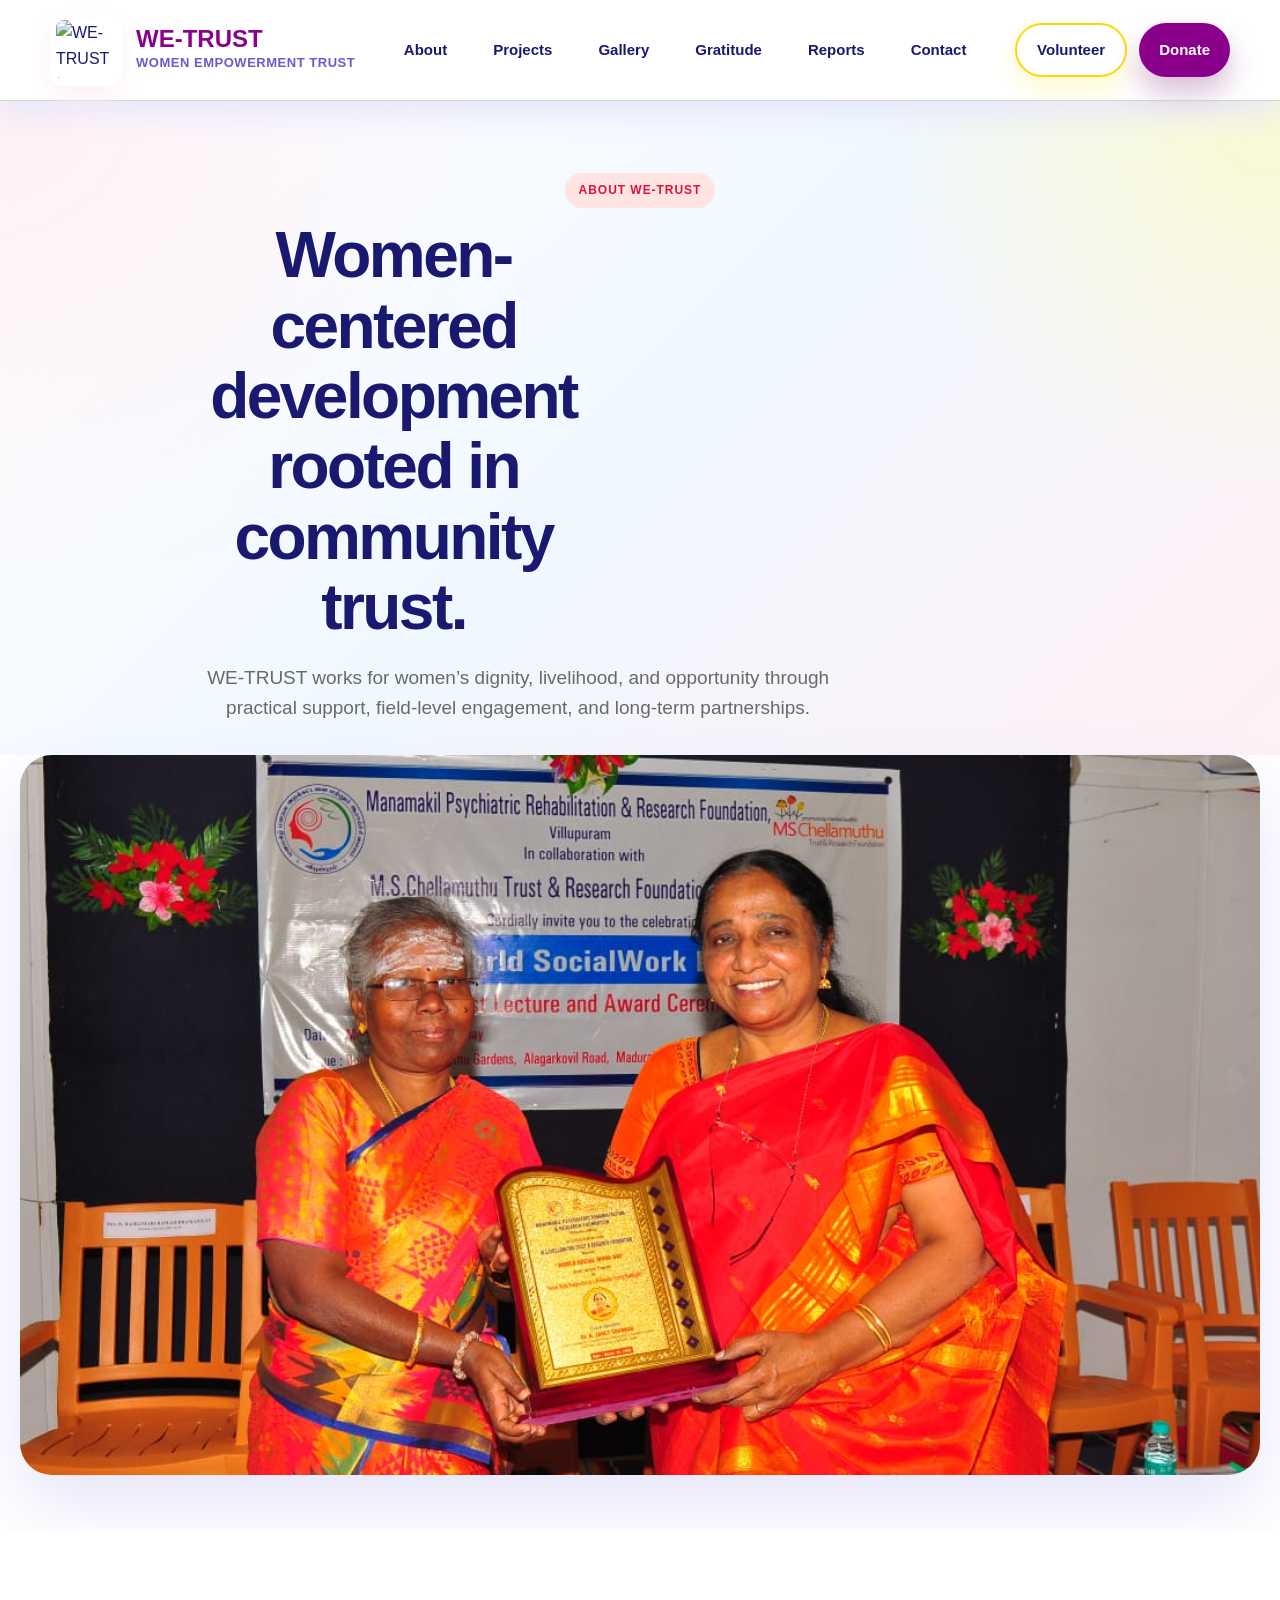
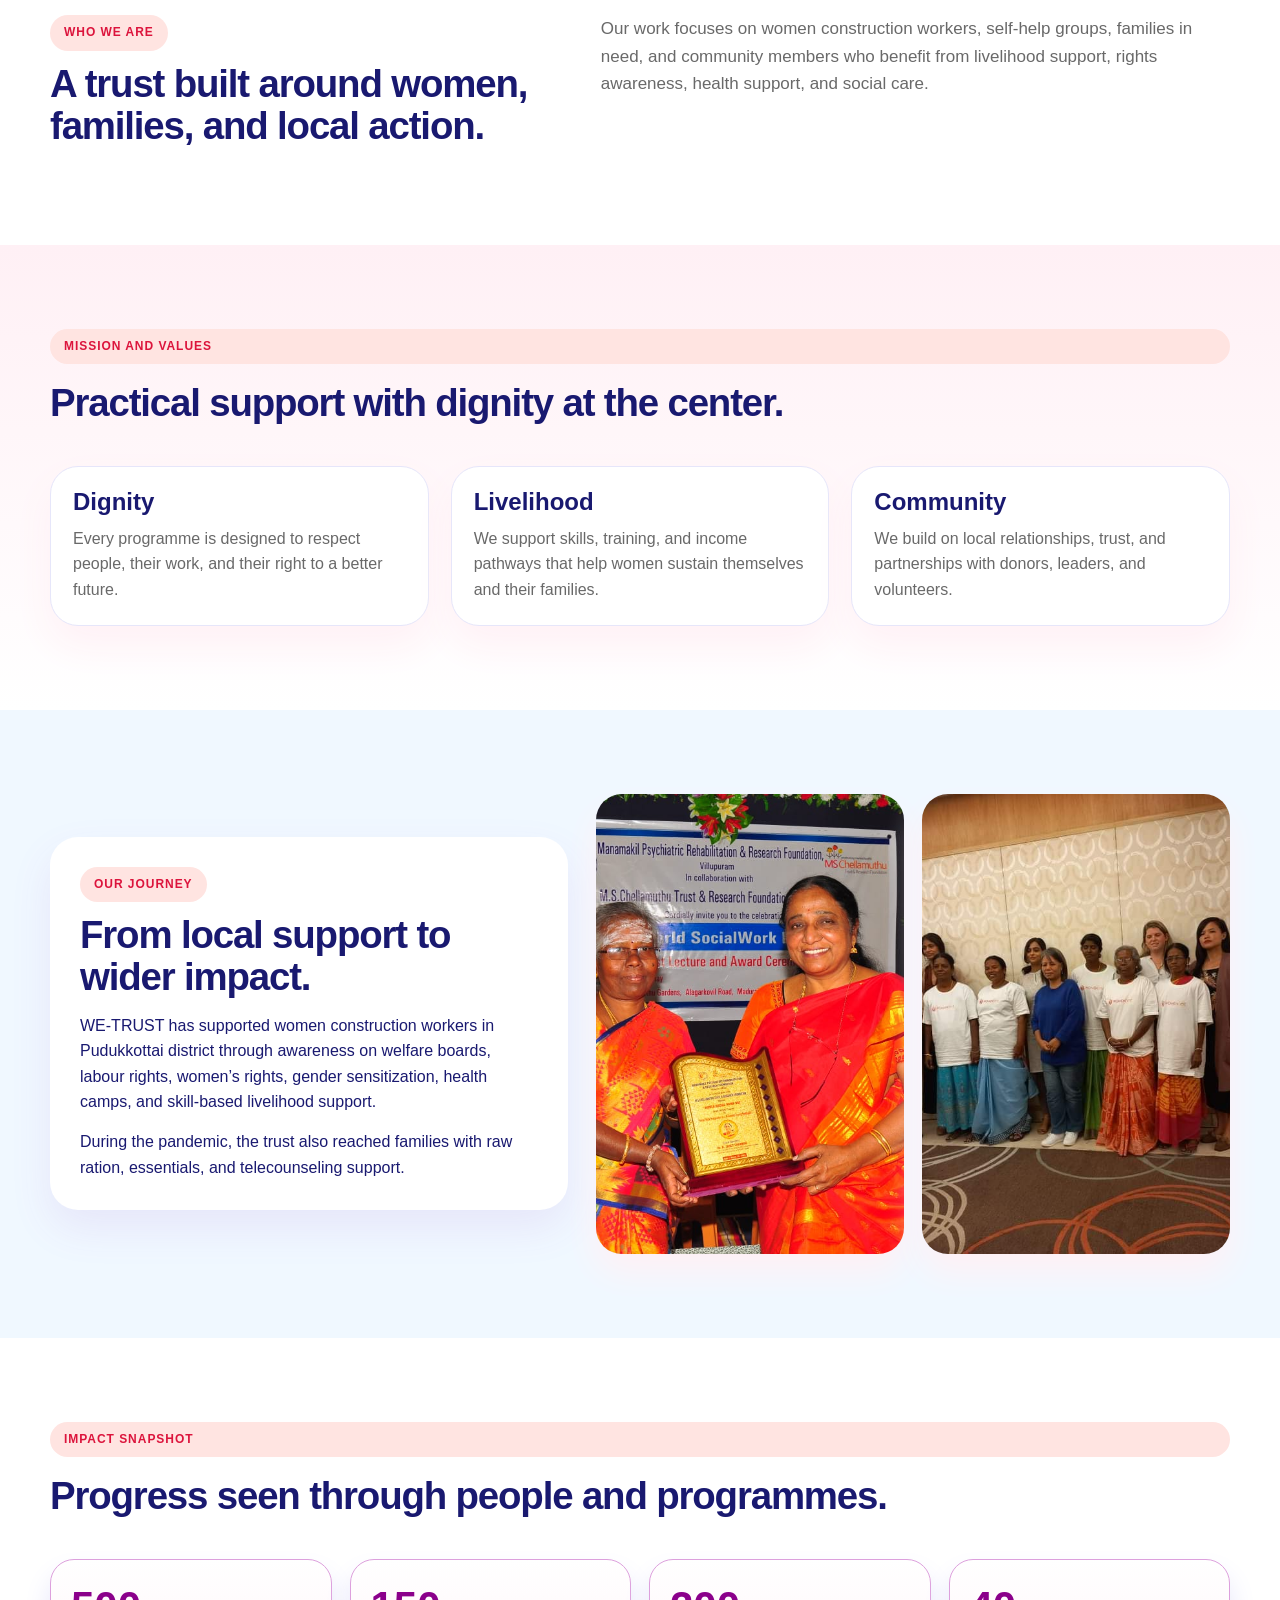
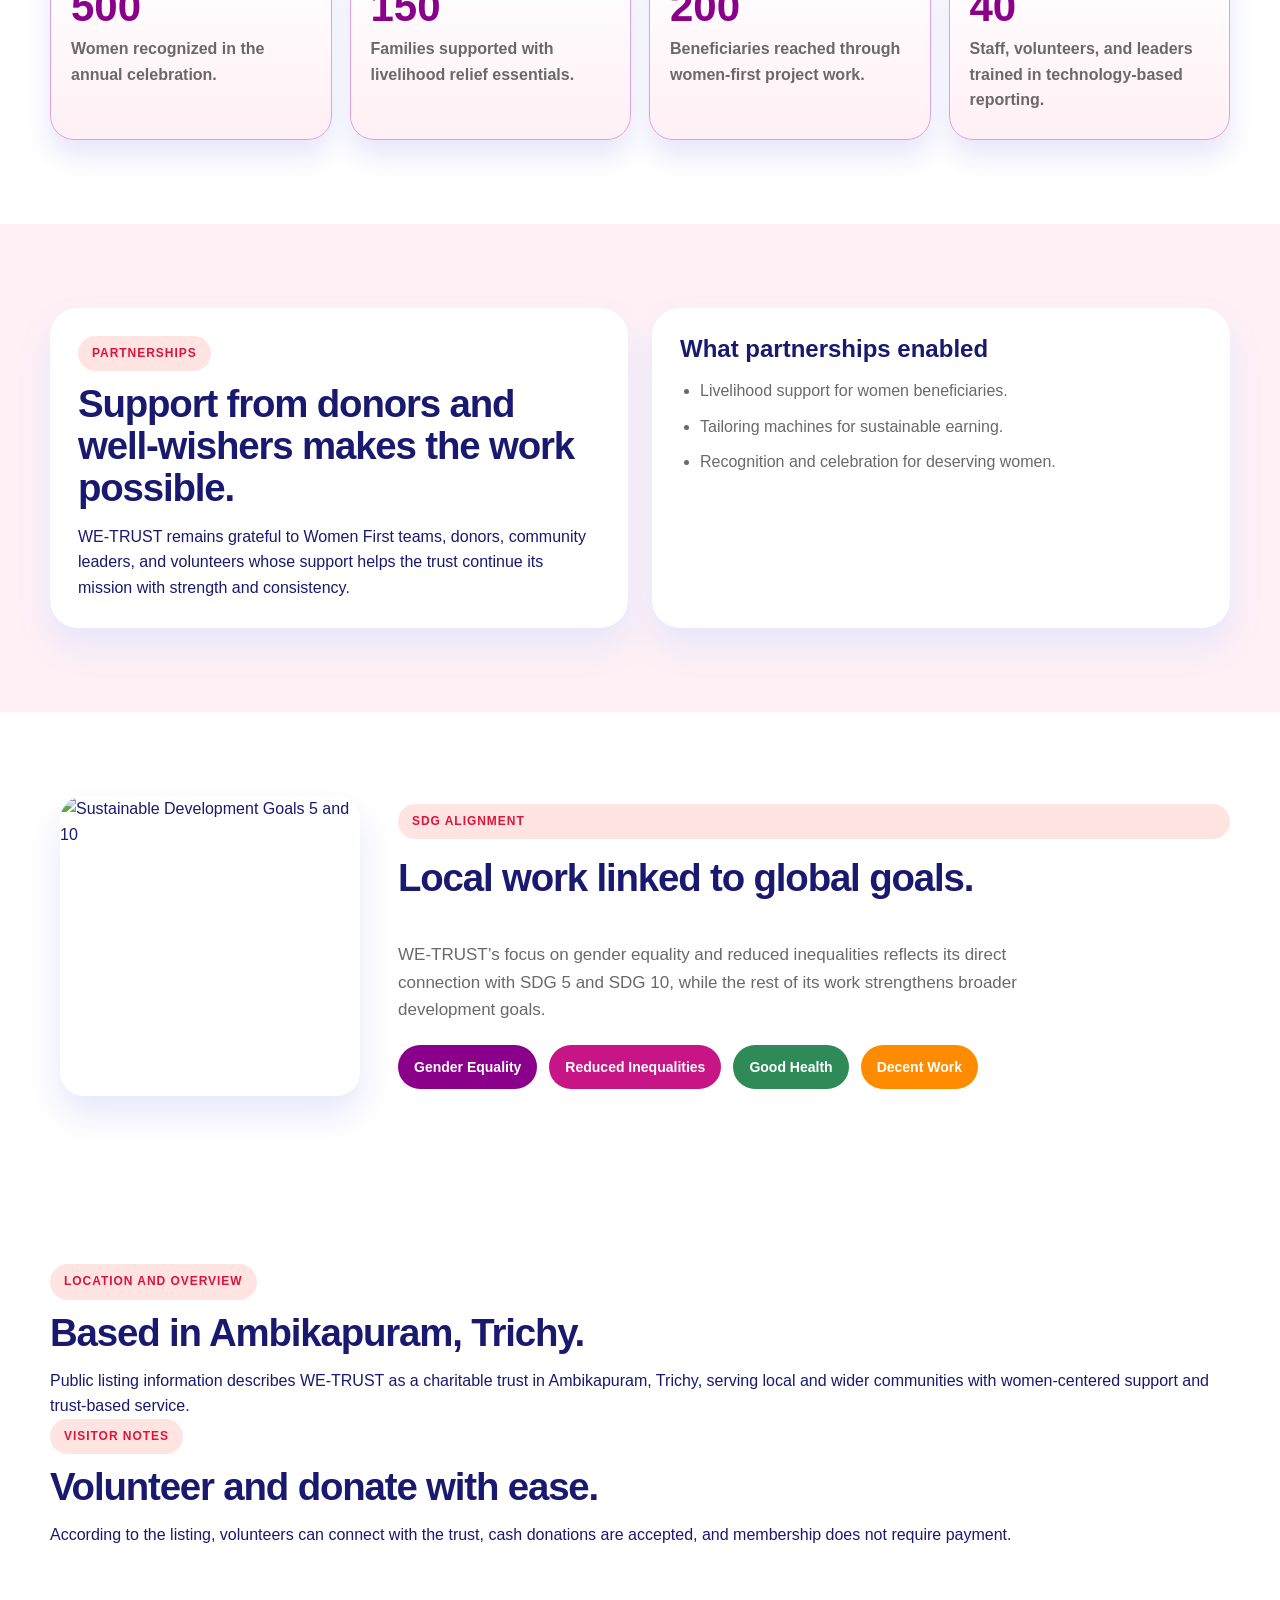
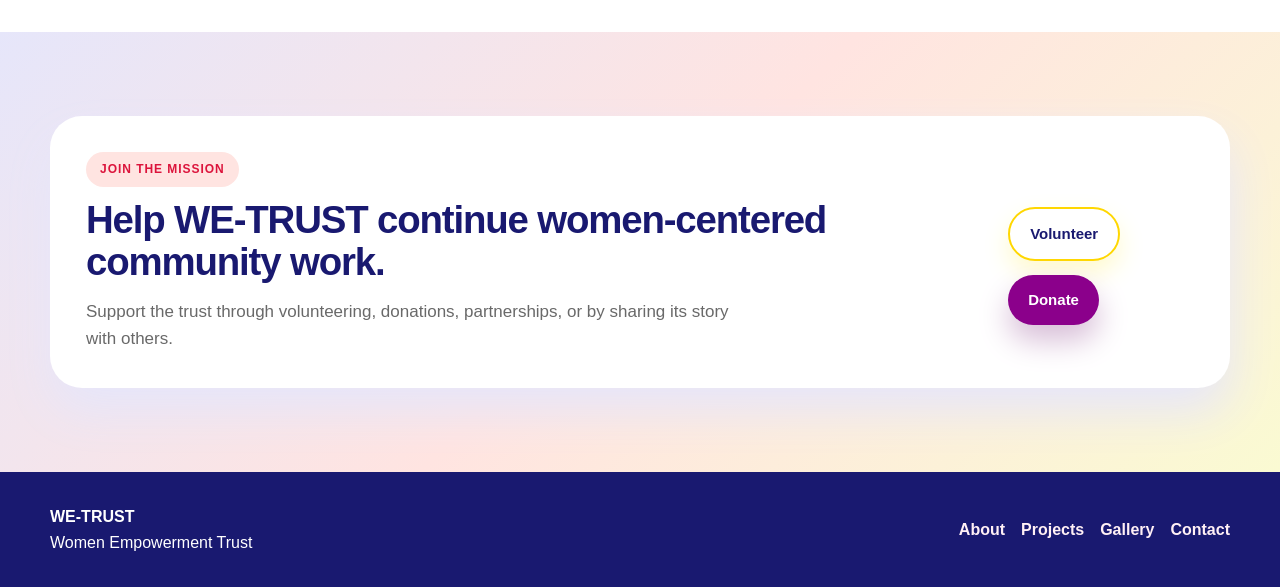
==== about.html @ 12e6e5d4 "Update about.html" ====
<!DOCTYPE html>
<html lang="en">
<head>
  <meta charset="UTF-8" />
  <meta name="viewport" content="width=device-width, initial-scale=1.0" />
  <title>About | WE-TRUST</title>
  <link rel="stylesheet" href="css/style.css" />
</head>
<body>
  <header class="site-header">
    <div class="container header-wrap">
      <a href="index.html" class="brand" target="_blank" rel="noopener noreferrer">
        <img src="images/logo.jpg" alt="WE-TRUST logo" class="brand-logo" width="72" height="72" />
        <div class="brand-text">
          <span class="brand-name">WE-TRUST</span>
          <span class="brand-subtitle">Women Empowerment Trust</span>
        </div>
      </a>
      <nav class="nav" aria-label="Main navigation">
        <a href="about.html" target="_blank" rel="noopener noreferrer">About</a>
        <a href="projects.html" target="_blank" rel="noopener noreferrer">Projects</a>
        <a href="gallery.html" target="_blank" rel="noopener noreferrer">Gallery</a>
        <a href="gratitude.html" target="_blank" rel="noopener noreferrer">Gratitude</a>
        <a href="reports.html" target="_blank" rel="noopener noreferrer">Reports</a>
        <a href="contact.html" target="_blank" rel="noopener noreferrer">Contact</a>
      </nav>
      <div class="header-actions">
        <a href="volunteer.html" class="btn btn-secondary" target="_blank" rel="noopener noreferrer">Volunteer</a>
        <a href="donate.html" class="btn btn-primary" target="_blank" rel="noopener noreferrer">Donate</a>
      </div>
    </div>
  </header>

  <main>
    <section class="hero-premium">
      <div class="container hero-premium-inner">
        <span class="tag">About WE-TRUST</span>
        <h1>Women-centered development rooted in community trust.</h1>
        <p class="lead">WE-TRUST works for women’s dignity, livelihood, and opportunity through practical support, field-level engagement, and long-term partnerships.</p>
      </div>
    </section>

    <section class="hero-image-section">
      <img src="images/gallery-1.jpg" alt="WE-TRUST community work" class="full-hero-image" width="1600" height="850" loading="lazy" />
    </section>

    <section class="section intro-editorial">
      <div class="container intro-grid">
        <div>
          <span class="tag">Who we are</span>
          <h2>A trust built around women, families, and local action.</h2>
        </div>
        <div>
          <p class="section-copy">Our work focuses on women construction workers, self-help groups, families in need, and community members who benefit from livelihood support, rights awareness, health support, and social care.</p>
        </div>
      </div>
    </section>

    <section class="section projects-premium">
      <div class="container">
        <div class="section-head">
          <span class="tag">Mission and values</span>
          <h2>Practical support with dignity at the center.</h2>
        </div>
        <div class="project-grid">
          <article class="project-card">
            <div class="project-card-content">
              <h3>Dignity</h3>
              <p>Every programme is designed to respect people, their work, and their right to a better future.</p>
            </div>
          </article>
          <article class="project-card">
            <div class="project-card-content">
              <h3>Livelihood</h3>
              <p>We support skills, training, and income pathways that help women sustain themselves and their families.</p>
            </div>
          </article>
          <article class="project-card">
            <div class="project-card-content">
              <h3>Community</h3>
              <p>We build on local relationships, trust, and partnerships with donors, leaders, and volunteers.</p>
            </div>
          </article>
        </div>
      </div>
    </section>

    <section class="section story-image-section">
      <div class="container story-split">
        <div class="story-copy-panel">
          <span class="tag">Our journey</span>
          <h2>From local support to wider impact.</h2>
          <p>WE-TRUST has supported women construction workers in Pudukkottai district through awareness on welfare boards, labour rights, women’s rights, gender sensitization, health camps, and skill-based livelihood support.</p>
          <p>During the pandemic, the trust also reached families with raw ration, essentials, and telecounseling support.</p>
        </div>
        <div class="story-image-stack">
          <img src="images/gallery-1.jpg" alt="Community programme image" width="700" height="500" loading="lazy" />
          <img src="images/gallery-2.jpg" alt="Support and field activity image" width="700" height="500" loading="lazy" />
        </div>
      </div>
    </section>

    <section class="section impact-premium">
      <div class="container">
        <div class="section-head">
          <span class="tag">Impact snapshot</span>
          <h2>Progress seen through people and programmes.</h2>
        </div>
        <div class="impact-row">
          <div class="impact-box"><strong>500</strong><span>Women recognized in the annual celebration.</span></div>
          <div class="impact-box"><strong>150</strong><span>Families supported with livelihood relief essentials.</span></div>
          <div class="impact-box"><strong>200</strong><span>Beneficiaries reached through women-first project work.</span></div>
          <div class="impact-box"><strong>40</strong><span>Staff, volunteers, and leaders trained in technology-based reporting.</span></div>
        </div>
      </div>
    </section>

    <section class="section gratitude-section">
      <div class="container gratitude-grid">
        <div class="gratitude-copy">
          <span class="tag">Partnerships</span>
          <h2>Support from donors and well-wishers makes the work possible.</h2>
          <p>WE-TRUST remains grateful to Women First teams, donors, community leaders, and volunteers whose support helps the trust continue its mission with strength and consistency.</p>
        </div>
        <div class="gratitude-panel">
          <h3>What partnerships enabled</h3>
          <ul>
            <li>Livelihood support for women beneficiaries.</li>
            <li>Tailoring machines for sustainable earning.</li>
            <li>Recognition and celebration for deserving women.</li>
          </ul>
        </div>
      </div>
    </section>

    <section class="section sdg-premium">
      <div class="container sdg-layout">
        <div class="sdg-visual">
          <img src="images/sdg-5-10.jpg" alt="Sustainable Development Goals 5 and 10" class="sdg-side-image" width="420" height="420" loading="lazy" />
        </div>
        <div class="sdg-content">
          <div class="section-head">
            <span class="tag">SDG alignment</span>
            <h2>Local work linked to global goals.</h2>
          </div>
          <p class="section-copy">WE-TRUST’s focus on gender equality and reduced inequalities reflects its direct connection with SDG 5 and SDG 10, while the rest of its work strengthens broader development goals.</p>
          <div class="sdg-list">
            <span class="sdg s5">Gender Equality</span>
            <span class="sdg s10">Reduced Inequalities</span>
            <span class="sdg s3">Good Health</span>
            <span class="sdg s8">Decent Work</span>
          </div>
        </div>
      </div>
    </section>

    <section class="section intro-editorial">
      <div class="container split-row">
        <div class="info-panel">
          <span class="tag">Location and overview</span>
          <h2>Based in Ambikapuram, Trichy.</h2>
          <p>Public listing information describes WE-TRUST as a charitable trust in Ambikapuram, Trichy, serving local and wider communities with women-centered support and trust-based service.</p>
        </div>
        <div class="info-panel">
          <span class="tag">Visitor notes</span>
          <h2>Volunteer and donate with ease.</h2>
          <p>According to the listing, volunteers can connect with the trust, cash donations are accepted, and membership does not require payment.</p>
        </div>
      </div>
    </section>

    <section class="section closing-cta">
      <div class="container closing-cta-wrap">
        <div>
          <span class="tag">Join the mission</span>
          <h2>Help WE-TRUST continue women-centered community work.</h2>
          <p class="section-copy">Support the trust through volunteering, donations, partnerships, or by sharing its story with others.</p>
        </div>
        <div class="actions">
          <a href="volunteer.html" class="btn btn-secondary" target="_blank" rel="noopener noreferrer">Volunteer</a>
          <a href="donate.html" class="btn btn-primary" target="_blank" rel="noopener noreferrer">Donate</a>
        </div>
      </div>
    </section>
  </main>

  <footer class="site-footer">
    <div class="container footer-wrap">
      <div>
        <strong>WE-TRUST</strong>
        <p>Women Empowerment Trust</p>
      </div>
      <div class="footer-links">
        <a href="about.html" target="_blank" rel="noopener noreferrer">About</a>
        <a href="projects.html" target="_blank" rel="noopener noreferrer">Projects</a>
        <a href="gallery.html" target="_blank" rel="noopener noreferrer">Gallery</a>
        <a href="contact.html" target="_blank" rel="noopener noreferrer">Contact</a>
      </div>
    </div>
  </footer>
</body>
</html>
---- css/style.css ----
* {
  box-sizing: border-box;
}

html {
  scroll-behavior: smooth;
}

body {
  margin: 0;
  font-family: Arial, sans-serif;
  line-height: 1.6;
  color: midnightblue;
  background: seashell;
}

a {
  text-decoration: none;
  color: inherit;
}

img {
  display: block;
  max-width: 100%;
}

.container {
  width: min(1180px, calc(100% - 40px));
  margin: 0 auto;
}

.site-header {
  position: sticky;
  top: 0;
  z-index: 100;
  background: white;
  border-bottom: 1px solid lightgray;
  box-shadow: 0 12px 30px lavender;
}

.header-wrap {
  display: grid;
  grid-template-columns: auto 1fr auto;
  align-items: center;
  gap: 24px;
  padding: 14px 0;
}

.brand {
  display: flex;
  align-items: center;
  gap: 14px;
}

.brand-logo {
  width: 72px;
  height: 72px;
  object-fit: contain;
  border-radius: 14px;
  background: white;
  padding: 6px;
  box-shadow: 0 10px 24px lavenderblush;
}

.brand-text {
  display: flex;
  flex-direction: column;
  gap: 2px;
}

.brand-name {
  font-size: 24px;
  font-weight: 800;
  color: darkmagenta;
  line-height: 1;
}

.brand-subtitle {
  font-size: 13px;
  color: slateblue;
  font-weight: 700;
  letter-spacing: 0.04em;
  text-transform: uppercase;
}

.nav {
  display: flex;
  justify-content: center;
  flex-wrap: wrap;
  gap: 18px;
}

.nav a {
  padding: 10px 14px;
  border-radius: 999px;
  font-size: 15px;
  font-weight: 700;
  color: midnightblue;
  transition: 0.25s ease;
}

.nav a:hover,
.nav a:focus-visible {
  background: moccasin;
  color: darkmagenta;
  transform: translateY(-2px);
}

.header-actions {
  display: flex;
  gap: 12px;
  flex-wrap: wrap;
  justify-content: flex-end;
}

.hero-premium {
  padding: 72px 0 32px;
  background:
    radial-gradient(circle at top left, lavenderblush 0%, transparent 35%),
    radial-gradient(circle at top right, lightgoldenrodyellow 0%, transparent 28%),
    linear-gradient(135deg, white 0%, aliceblue 50%, lavenderblush 100%);
}

.hero-premium-inner {
  max-width: 920px;
  text-align: center;
}

.hero-premium-copy {
  display: flex;
  flex-direction: column;
  align-items: center;
}

.tag {
  display: inline-block;
  margin-bottom: 12px;
  padding: 8px 14px;
  border-radius: 999px;
  background: mistyrose;
  color: crimson;
  font-size: 12px;
  font-weight: 800;
  letter-spacing: 0.08em;
  text-transform: uppercase;
}

h1,
h2,
h3 {
  margin: 0;
  line-height: 1.1;
  color: midnightblue;
}

h1 {
  max-width: 12ch;
  font-size: clamp(2.8rem, 5vw, 5rem);
  letter-spacing: -0.04em;
}

h2 {
  font-size: clamp(2rem, 3vw, 3.2rem);
  margin-bottom: 14px;
  letter-spacing: -0.03em;
}

h3 {
  font-size: 24px;
  margin-bottom: 10px;
}

p {
  margin: 0;
}

.lead {
  max-width: 64ch;
  margin-top: 20px;
  font-size: 19px;
  color: dimgray;
}

.section-copy {
  max-width: 68ch;
  color: dimgray;
  font-size: 17px;
}

.actions {
  display: flex;
  flex-wrap: wrap;
  gap: 14px;
  margin-top: 28px;
}

.btn {
  display: inline-flex;
  align-items: center;
  justify-content: center;
  min-height: 48px;
  padding: 13px 20px;
  border-radius: 999px;
  font-size: 15px;
  font-weight: 800;
  transition: 0.25s ease;
  cursor: pointer;
}

.btn-primary {
  background: darkmagenta;
  color: white;
  box-shadow: 0 16px 30px thistle;
}

.btn-primary:hover,
.btn-primary:focus-visible {
  background: deeppink;
  transform: translateY(-3px) scale(1.02);
  box-shadow: 0 22px 36px plum;
}

.btn-secondary {
  background: white;
  color: midnightblue;
  border: 2px solid gold;
  box-shadow: 0 12px 26px lemonchiffon;
}

.btn-secondary:hover,
.btn-secondary:focus-visible {
  background: gold;
  color: midnightblue;
  transform: translateY(-3px);
}

.hero-image-section {
  padding: 0 0 56px;
  background: white;
}

.full-hero-image {
  width: min(1240px, calc(100% - 40px));
  margin: 0 auto;
  height: clamp(320px, 58vw, 720px);
  object-fit: cover;
  border-radius: 32px;
  box-shadow: 0 30px 70px lavender;
}

.section {
  padding: 84px 0;
}

.intro-editorial {
  background: white;
}

.intro-grid {
  display: grid;
  grid-template-columns: 0.9fr 1.1fr;
  gap: 36px;
  align-items: start;
}

.projects-premium {
  background: linear-gradient(180deg, lavenderblush 0%, white 100%);
}

.section-head {
  display: flex;
  flex-direction: column;
  gap: 6px;
  margin-bottom: 28px;
}

.project-grid {
  display: grid;
  grid-template-columns: repeat(3, 1fr);
  gap: 22px;
}

.project-card {
  overflow: hidden;
  background: white;
  border-radius: 28px;
  border: 1px solid lavender;
  box-shadow: 0 18px 40px lavenderblush;
  transition: 0.3s ease;
}

.project-card:hover,
.project-card:focus-within {
  transform: translateY(-10px);
  box-shadow: 0 28px 52px plum;
}

.project-image-wrap {
  overflow: hidden;
}

.project-image-wrap img {
  width: 100%;
  height: 240px;
  object-fit: cover;
  transition: 0.35s ease;
}

.project-card:hover .project-image-wrap img,
.project-card:focus-within .project-image-wrap img {
  transform: scale(1.06);
}

.project-card-content {
  padding: 22px;
}

.project-card-content p {
  color: dimgray;
}

.project-card-content a {
  display: inline-block;
  margin-top: 14px;
  color: darkmagenta;
  font-weight: 800;
}

.project-card-content a:hover,
.project-card-content a:focus-visible {
  color: deeppink;
}

.story-image-section {
  background: aliceblue;
}

.story-split {
  display: grid;
  grid-template-columns: 0.9fr 1.1fr;
  gap: 28px;
  align-items: center;
}

.story-copy-panel {
  background: white;
  border-radius: 28px;
  padding: 30px;
  box-shadow: 0 18px 42px lavender;
}

.story-copy-panel p + p {
  margin-top: 14px;
}

.text-link {
  display: inline-block;
  margin-top: 18px;
  color: darkmagenta;
  font-weight: 800;
}

.text-link:hover,
.text-link:focus-visible {
  color: deeppink;
}

.story-image-stack {
  display: grid;
  grid-template-columns: 1fr 1fr;
  gap: 18px;
}

.story-image-stack img {
  width: 100%;
  height: 460px;
  object-fit: cover;
  border-radius: 26px;
  box-shadow: 0 18px 34px lavenderblush;
  transition: 0.3s ease;
}

.story-image-stack img:hover {
  transform: translateY(-8px) scale(1.02);
}

.impact-premium {
  background: white;
}

.impact-row {
  display: grid;
  grid-template-columns: repeat(4, 1fr);
  gap: 18px;
}

.impact-box {
  padding: 26px 20px;
  border-radius: 24px;
  background: linear-gradient(180deg, white 0%, lavenderblush 100%);
  border: 1px solid plum;
  box-shadow: 0 16px 28px lavender;
  transition: 0.25s ease;
}

.impact-box:hover {
  transform: translateY(-8px);
  background: linear-gradient(180deg, lightyellow 0%, mistyrose 100%);
}

.impact-box strong {
  display: block;
  margin-bottom: 8px;
  font-size: 42px;
  line-height: 1;
  color: darkmagenta;
}

.impact-box span {
  color: dimgray;
  font-weight: 600;
}

.mosaic-section {
  background: linear-gradient(180deg, white 0%, oldlace 100%);
}

.mosaic-grid {
  display: grid;
  grid-template-columns: 1.1fr 1.1fr 0.9fr 0.9fr;
  gap: 18px;
}

.mosaic-card {
  overflow: hidden;
  border-radius: 28px;
  background: white;
  box-shadow: 0 18px 34px lavenderblush;
  transition: 0.3s ease;
}

.mosaic-card:hover {
  transform: translateY(-8px);
  box-shadow: 0 26px 46px thistle;
}

.mosaic-card img {
  width: 100%;
  height: 100%;
  min-height: 260px;
  object-fit: cover;
  transition: 0.35s ease;
}

.mosaic-card:hover img {
  transform: scale(1.05);
}

.mosaic-card figcaption {
  padding: 16px 18px;
  font-weight: 700;
  color: midnightblue;
  background: white;
}

.mosaic-card.tall {
  grid-row: span 2;
}

.mosaic-card.wide {
  grid-column: span 2;
}

.gratitude-section {
  background: lavenderblush;
}

.gratitude-grid {
  display: grid;
  grid-template-columns: 1fr 1fr;
  gap: 24px;
}

.gratitude-copy,
.gratitude-panel {
  background: white;
  border-radius: 28px;
  padding: 28px;
  box-shadow: 0 18px 36px lavender;
}

.gratitude-panel ul {
  margin: 16px 0 0;
  padding-left: 20px;
}

.gratitude-panel li {
  margin-bottom: 10px;
  color: dimgray;
}

.sdg-premium {
  background: white;
}

.sdg-list {
  display: flex;
  flex-wrap: wrap;
  gap: 12px;
  margin-top: 22px;
}

.sdg {
  display: inline-flex;
  align-items: center;
  justify-content: center;
  min-height: 44px;
  padding: 10px 16px;
  border-radius: 999px;
  color: white;
  font-size: 14px;
  font-weight: 800;
  transition: 0.25s ease;
}

.sdg:hover {
  transform: translateY(-3px);
}

.s1 {
  background: crimson;
}

.s3 {
  background: seagreen;
}

.s4 {
  background: royalblue;
}

.s5 {
  background: darkmagenta;
}

.s8 {
  background: darkorange;
}

.s10 {
  background: mediumvioletred;
}

.s17 {
  background: midnightblue;
}

.closing-cta {
  background: linear-gradient(135deg, lavender 0%, mistyrose 50%, lightgoldenrodyellow 100%);
}

.closing-cta-wrap {
  display: flex;
  align-items: center;
  justify-content: space-between;
  gap: 24px;
  padding: 36px;
  border-radius: 32px;
  background: white;
  box-shadow: 0 24px 48px lavender;
}

.site-footer {
  background: midnightblue;
  color: white;
  padding: 32px 0;
}

.footer-wrap {
  display: flex;
  justify-content: space-between;
  align-items: center;
  gap: 20px;
  flex-wrap: wrap;
}

.footer-links {
  display: flex;
  flex-wrap: wrap;
  gap: 16px;
}

.footer-links a {
  color: lavenderblush;
  font-weight: 700;
}

.footer-links a:hover,
.footer-links a:focus-visible {
  color: gold;
}

@media (max-width: 1080px) {
  .header-wrap,
  .intro-grid,
  .story-split,
  .gratitude-grid,
  .closing-cta-wrap {
    grid-template-columns: 1fr;
    display: grid;
  }

  .project-grid {
    grid-template-columns: 1fr 1fr;
  }

  .impact-row {
    grid-template-columns: 1fr 1fr;
  }

  .mosaic-grid {
    grid-template-columns: 1fr 1fr;
  }

  .mosaic-card.tall,
  .mosaic-card.wide {
    grid-column: auto;
    grid-row: auto;
  }

  .header-actions {
    justify-content: flex-start;
  }
}
.sdg-layout {
  display: grid;
  grid-template-columns: 320px 1fr;
  gap: 28px;
  align-items: center;
}

.sdg-visual {
  display: flex;
  justify-content: center;
  align-items: center;
}

.sdg-side-image {
  width: 100%;
  max-width: 300px;
  height: auto;
  object-fit: cover;
  border-radius: 24px;
  box-shadow: 0 18px 36px lavender;
  transition: 0.3s ease;
}

.sdg-side-image:hover {
  transform: translateY(-6px) scale(1.02);
  box-shadow: 0 24px 44px plum;
}

.sdg-content {
  min-width: 0;
}

@media (max-width: 900px) {
  .sdg-layout {
    grid-template-columns: 1fr;
  }

  .sdg-visual {
    justify-content: flex-start;
  }

  .sdg-side-image {
    max-width: 220px;
  }
}

@media (max-width: 720px) {
  .container {
    width: min(100% - 24px, 100%);
  }

  .site-header {
    position: static;
  }

  .header-wrap {
    gap: 16px;
  }

  .brand-logo {
    width: 58px;
    height: 58px;
  }

  .brand-name {
    font-size: 20px;
  }

  .nav {
    justify-content: flex-start;
    gap: 10px;
  }

  .nav a {
    padding: 8px 12px;
    font-size: 14px;
  }

  .section {
    padding: 60px 0;
  }

  .project-grid,
  .impact-row,
  .story-image-stack,
  .gratitude-grid,
  .mosaic-grid {
    grid-template-columns: 1fr;
  }

  .project-image-wrap img,
  .story-image-stack img {
    height: 240px;
  }

  .full-hero-image {
    border-radius: 22px;
  }

  .closing-cta-wrap {
    padding: 24px;
  }

  .actions,
  .header-actions {
    width: 100%;
  }

  .btn {
    width: 100%;
  }
}
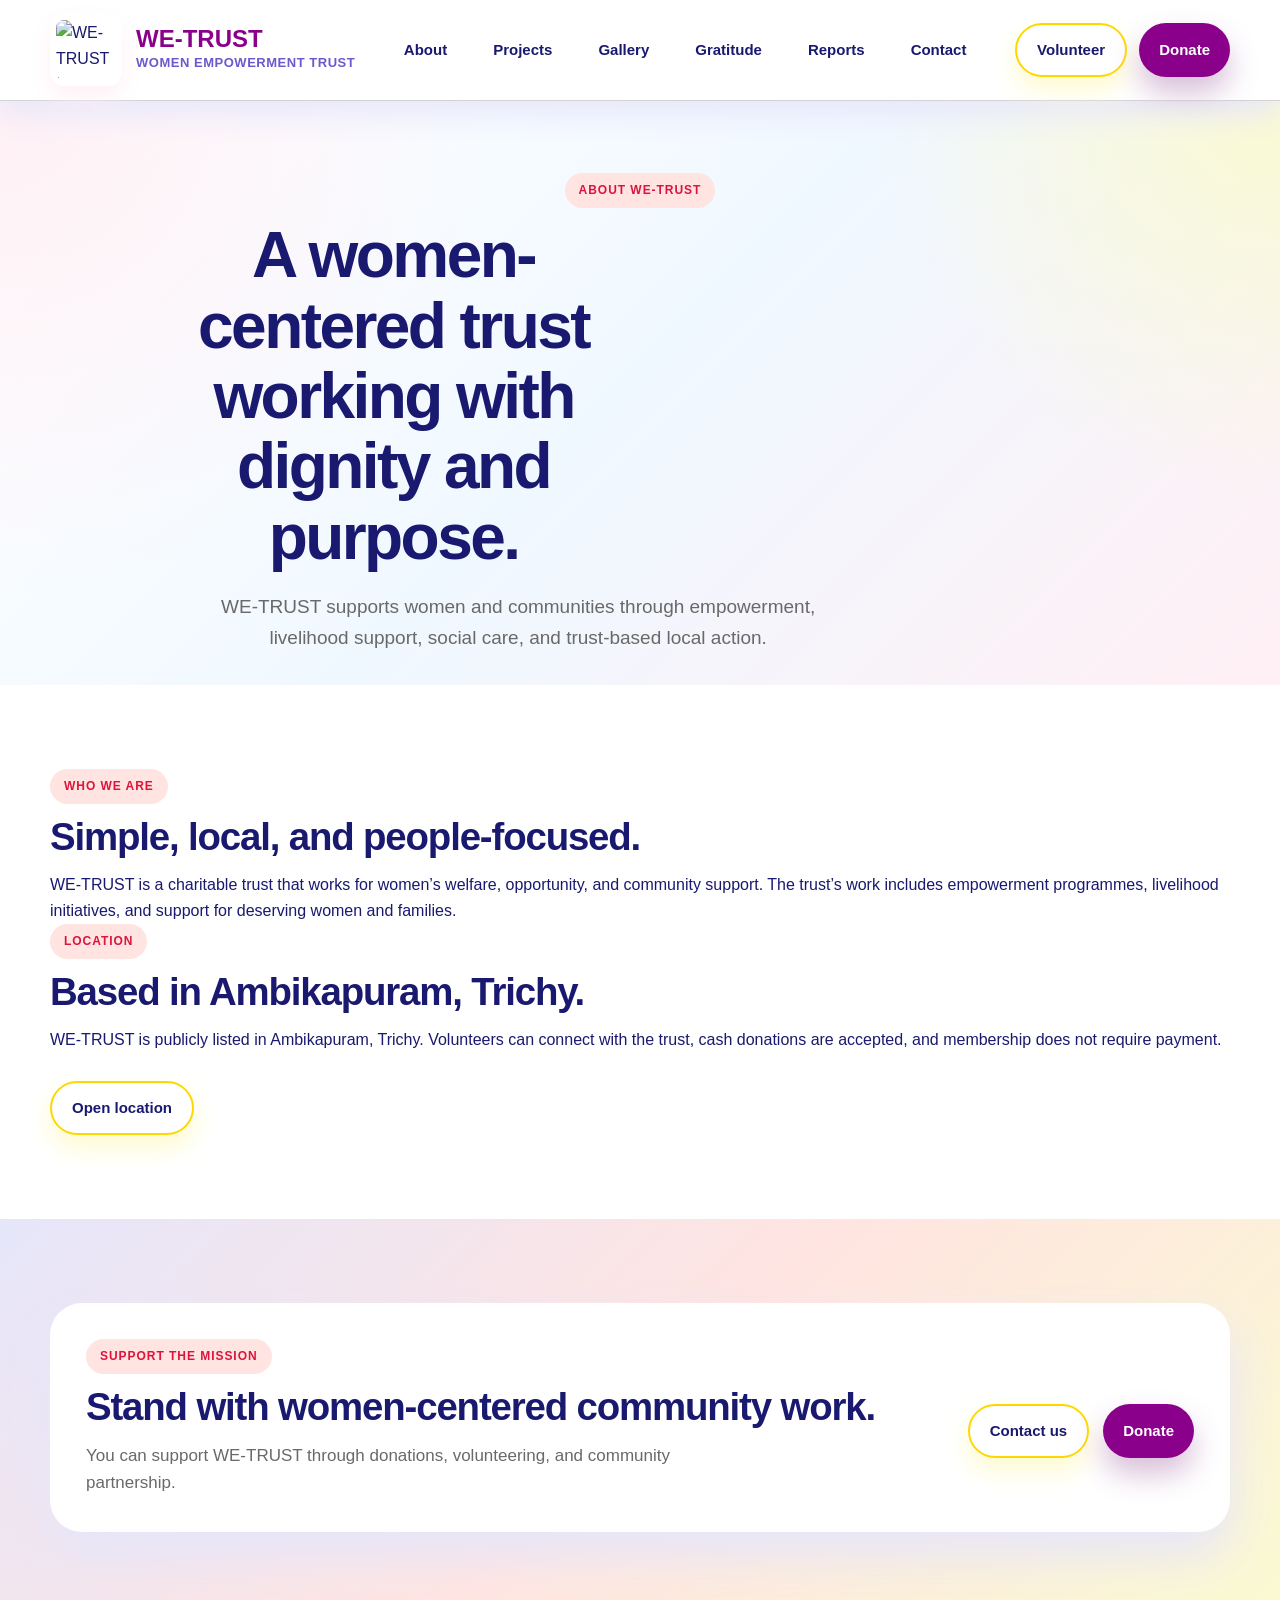
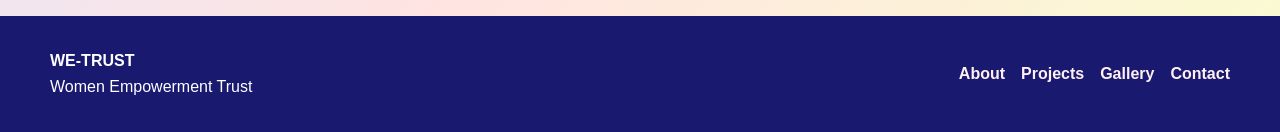
==== commit 909da74c: "Update about.html" ====
--- a/about.html
+++ b/about.html
@@ -16,6 +16,7 @@
           <span class="brand-subtitle">Women Empowerment Trust</span>
         </div>
       </a>
+
       <nav class="nav" aria-label="Main navigation">
         <a href="about.html" target="_blank" rel="noopener noreferrer">About</a>
         <a href="projects.html" target="_blank" rel="noopener noreferrer">Projects</a>
@@ -24,6 +25,7 @@
         <a href="reports.html" target="_blank" rel="noopener noreferrer">Reports</a>
         <a href="contact.html" target="_blank" rel="noopener noreferrer">Contact</a>
       </nav>
+
       <div class="header-actions">
         <a href="volunteer.html" class="btn btn-secondary" target="_blank" rel="noopener noreferrer">Volunteer</a>
         <a href="donate.html" class="btn btn-primary" target="_blank" rel="noopener noreferrer">Donate</a>
@@ -35,136 +37,38 @@
     <section class="hero-premium">
       <div class="container hero-premium-inner">
         <span class="tag">About WE-TRUST</span>
-        <h1>Women-centered development rooted in community trust.</h1>
-        <p class="lead">WE-TRUST works for women’s dignity, livelihood, and opportunity through practical support, field-level engagement, and long-term partnerships.</p>
-      </div>
-    </section>
-
-    <section class="hero-image-section">
-      <img src="images/gallery-1.jpg" alt="WE-TRUST community work" class="full-hero-image" width="1600" height="850" loading="lazy" />
-    </section>
-
-    <section class="section intro-editorial">
-      <div class="container intro-grid">
-        <div>
-          <span class="tag">Who we are</span>
-          <h2>A trust built around women, families, and local action.</h2>
-        </div>
-        <div>
-          <p class="section-copy">Our work focuses on women construction workers, self-help groups, families in need, and community members who benefit from livelihood support, rights awareness, health support, and social care.</p>
-        </div>
-      </div>
-    </section>
-
-    <section class="section projects-premium">
-      <div class="container">
-        <div class="section-head">
-          <span class="tag">Mission and values</span>
-          <h2>Practical support with dignity at the center.</h2>
-        </div>
-        <div class="project-grid">
-          <article class="project-card">
-            <div class="project-card-content">
-              <h3>Dignity</h3>
-              <p>Every programme is designed to respect people, their work, and their right to a better future.</p>
-            </div>
-          </article>
-          <article class="project-card">
-            <div class="project-card-content">
-              <h3>Livelihood</h3>
-              <p>We support skills, training, and income pathways that help women sustain themselves and their families.</p>
-            </div>
-          </article>
-          <article class="project-card">
-            <div class="project-card-content">
-              <h3>Community</h3>
-              <p>We build on local relationships, trust, and partnerships with donors, leaders, and volunteers.</p>
-            </div>
-          </article>
-        </div>
-      </div>
-    </section>
-
-    <section class="section story-image-section">
-      <div class="container story-split">
-        <div class="story-copy-panel">
-          <span class="tag">Our journey</span>
-          <h2>From local support to wider impact.</h2>
-          <p>WE-TRUST has supported women construction workers in Pudukkottai district through awareness on welfare boards, labour rights, women’s rights, gender sensitization, health camps, and skill-based livelihood support.</p>
-          <p>During the pandemic, the trust also reached families with raw ration, essentials, and telecounseling support.</p>
-        </div>
-        <div class="story-image-stack">
-          <img src="images/gallery-1.jpg" alt="Community programme image" width="700" height="500" loading="lazy" />
-          <img src="images/gallery-2.jpg" alt="Support and field activity image" width="700" height="500" loading="lazy" />
-        </div>
-      </div>
-    </section>
-
-    <section class="section impact-premium">
-      <div class="container">
-        <div class="section-head">
-          <span class="tag">Impact snapshot</span>
-          <h2>Progress seen through people and programmes.</h2>
-        </div>
-        <div class="impact-row">
-          <div class="impact-box"><strong>500</strong><span>Women recognized in the annual celebration.</span></div>
-          <div class="impact-box"><strong>150</strong><span>Families supported with livelihood relief essentials.</span></div>
-          <div class="impact-box"><strong>200</strong><span>Beneficiaries reached through women-first project work.</span></div>
-          <div class="impact-box"><strong>40</strong><span>Staff, volunteers, and leaders trained in technology-based reporting.</span></div>
-        </div>
-      </div>
-    </section>
-
-    <section class="section gratitude-section">
-      <div class="container gratitude-grid">
-        <div class="gratitude-copy">
-          <span class="tag">Partnerships</span>
-          <h2>Support from donors and well-wishers makes the work possible.</h2>
-          <p>WE-TRUST remains grateful to Women First teams, donors, community leaders, and volunteers whose support helps the trust continue its mission with strength and consistency.</p>
-        </div>
-        <div class="gratitude-panel">
-          <h3>What partnerships enabled</h3>
-          <ul>
-            <li>Livelihood support for women beneficiaries.</li>
-            <li>Tailoring machines for sustainable earning.</li>
-            <li>Recognition and celebration for deserving women.</li>
-          </ul>
-        </div>
-      </div>
-    </section>
-
-    <section class="section sdg-premium">
-      <div class="container sdg-layout">
-        <div class="sdg-visual">
-          <img src="images/sdg-5-10.jpg" alt="Sustainable Development Goals 5 and 10" class="sdg-side-image" width="420" height="420" loading="lazy" />
-        </div>
-        <div class="sdg-content">
-          <div class="section-head">
-            <span class="tag">SDG alignment</span>
-            <h2>Local work linked to global goals.</h2>
-          </div>
-          <p class="section-copy">WE-TRUST’s focus on gender equality and reduced inequalities reflects its direct connection with SDG 5 and SDG 10, while the rest of its work strengthens broader development goals.</p>
-          <div class="sdg-list">
-            <span class="sdg s5">Gender Equality</span>
-            <span class="sdg s10">Reduced Inequalities</span>
-            <span class="sdg s3">Good Health</span>
-            <span class="sdg s8">Decent Work</span>
-          </div>
-        </div>
+        <h1>A women-centered trust working with dignity and purpose.</h1>
+        <p class="lead">
+          WE-TRUST supports women and communities through empowerment,
+          livelihood support, social care, and trust-based local action.
+        </p>
       </div>
     </section>
 
     <section class="section intro-editorial">
       <div class="container split-row">
         <div class="info-panel">
-          <span class="tag">Location and overview</span>
+          <span class="tag">Who we are</span>
+          <h2>Simple, local, and people-focused.</h2>
+          <p>
+            WE-TRUST is a charitable trust that works for women’s welfare,
+            opportunity, and community support. The trust’s work includes
+            empowerment programmes, livelihood initiatives, and support for
+            deserving women and families.
+          </p>
+        </div>
+
+        <div class="info-panel">
+          <span class="tag">Location</span>
           <h2>Based in Ambikapuram, Trichy.</h2>
-          <p>Public listing information describes WE-TRUST as a charitable trust in Ambikapuram, Trichy, serving local and wider communities with women-centered support and trust-based service.</p>
-        </div>
-        <div class="info-panel">
-          <span class="tag">Visitor notes</span>
-          <h2>Volunteer and donate with ease.</h2>
-          <p>According to the listing, volunteers can connect with the trust, cash donations are accepted, and membership does not require payment.</p>
+          <p>
+            WE-TRUST is publicly listed in Ambikapuram, Trichy. Volunteers can
+            connect with the trust, cash donations are accepted, and membership
+            does not require payment.
+          </p>
+          <div class="actions">
+            <a href="https://maps.app.goo.gl/KTfVpHTFJcJFNQr9A" class="btn btn-secondary" target="_blank" rel="noopener noreferrer">Open location</a>
+          </div>
         </div>
       </div>
     </section>
@@ -172,12 +76,16 @@
     <section class="section closing-cta">
       <div class="container closing-cta-wrap">
         <div>
-          <span class="tag">Join the mission</span>
-          <h2>Help WE-TRUST continue women-centered community work.</h2>
-          <p class="section-copy">Support the trust through volunteering, donations, partnerships, or by sharing its story with others.</p>
+          <span class="tag">Support the mission</span>
+          <h2>Stand with women-centered community work.</h2>
+          <p class="section-copy">
+            You can support WE-TRUST through donations, volunteering, and
+            community partnership.
+          </p>
         </div>
+
         <div class="actions">
-          <a href="volunteer.html" class="btn btn-secondary" target="_blank" rel="noopener noreferrer">Volunteer</a>
+          <a href="contact.html" class="btn btn-secondary" target="_blank" rel="noopener noreferrer">Contact us</a>
           <a href="donate.html" class="btn btn-primary" target="_blank" rel="noopener noreferrer">Donate</a>
         </div>
       </div>
@@ -190,6 +98,7 @@
         <strong>WE-TRUST</strong>
         <p>Women Empowerment Trust</p>
       </div>
+
       <div class="footer-links">
         <a href="about.html" target="_blank" rel="noopener noreferrer">About</a>
         <a href="projects.html" target="_blank" rel="noopener noreferrer">Projects</a>
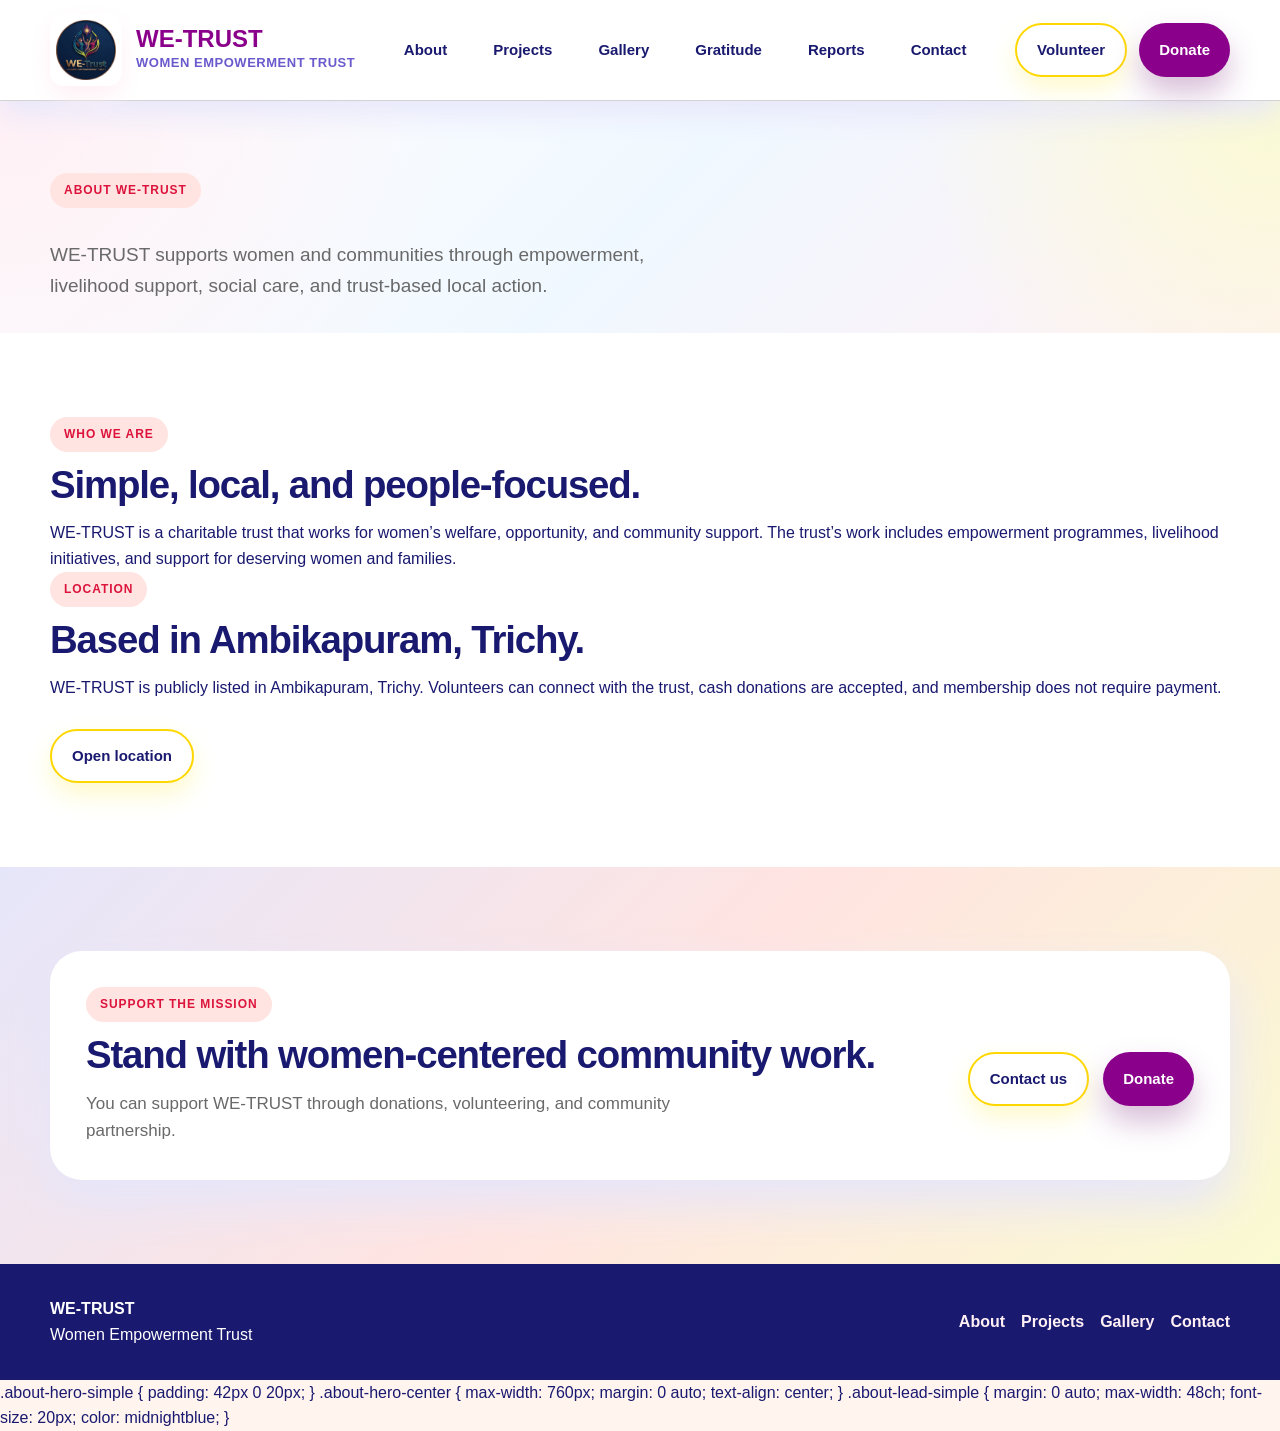
==== commit a7ad7445: "Update about.html" ====
--- a/about.html
+++ b/about.html
@@ -10,7 +10,7 @@
   <header class="site-header">
     <div class="container header-wrap">
       <a href="index.html" class="brand" target="_blank" rel="noopener noreferrer">
-        <img src="images/logo.jpg" alt="WE-TRUST logo" class="brand-logo" width="72" height="72" />
+        <img src="images/logo.png" alt="WE-TRUST logo" class="brand-logo" width="72" height="72" />
         <div class="brand-text">
           <span class="brand-name">WE-TRUST</span>
           <span class="brand-subtitle">Women Empowerment Trust</span>
@@ -34,16 +34,15 @@
   </header>
 
   <main>
-    <section class="hero-premium">
-      <div class="container hero-premium-inner">
-        <span class="tag">About WE-TRUST</span>
-        <h1>A women-centered trust working with dignity and purpose.</h1>
-        <p class="lead">
-          WE-TRUST supports women and communities through empowerment,
-          livelihood support, social care, and trust-based local action.
-        </p>
-      </div>
-    </section>
+   <section class="hero-premium about-hero-simple">
+  <div class="container about-hero-center">
+    <span class="tag">About WE-TRUST</span>
+    <p class="lead about-lead-simple">
+      WE-TRUST supports women and communities through empowerment,
+      livelihood support, social care, and trust-based local action.
+    </p>
+  </div>
+</section>
 
     <section class="section intro-editorial">
       <div class="container split-row">
@@ -109,3 +108,20 @@
   </footer>
 </body>
 </html>
+
+.about-hero-simple {
+  padding: 42px 0 20px;
+}
+
+.about-hero-center {
+  max-width: 760px;
+  margin: 0 auto;
+  text-align: center;
+}
+
+.about-lead-simple {
+  margin: 0 auto;
+  max-width: 48ch;
+  font-size: 20px;
+  color: midnightblue;
+}
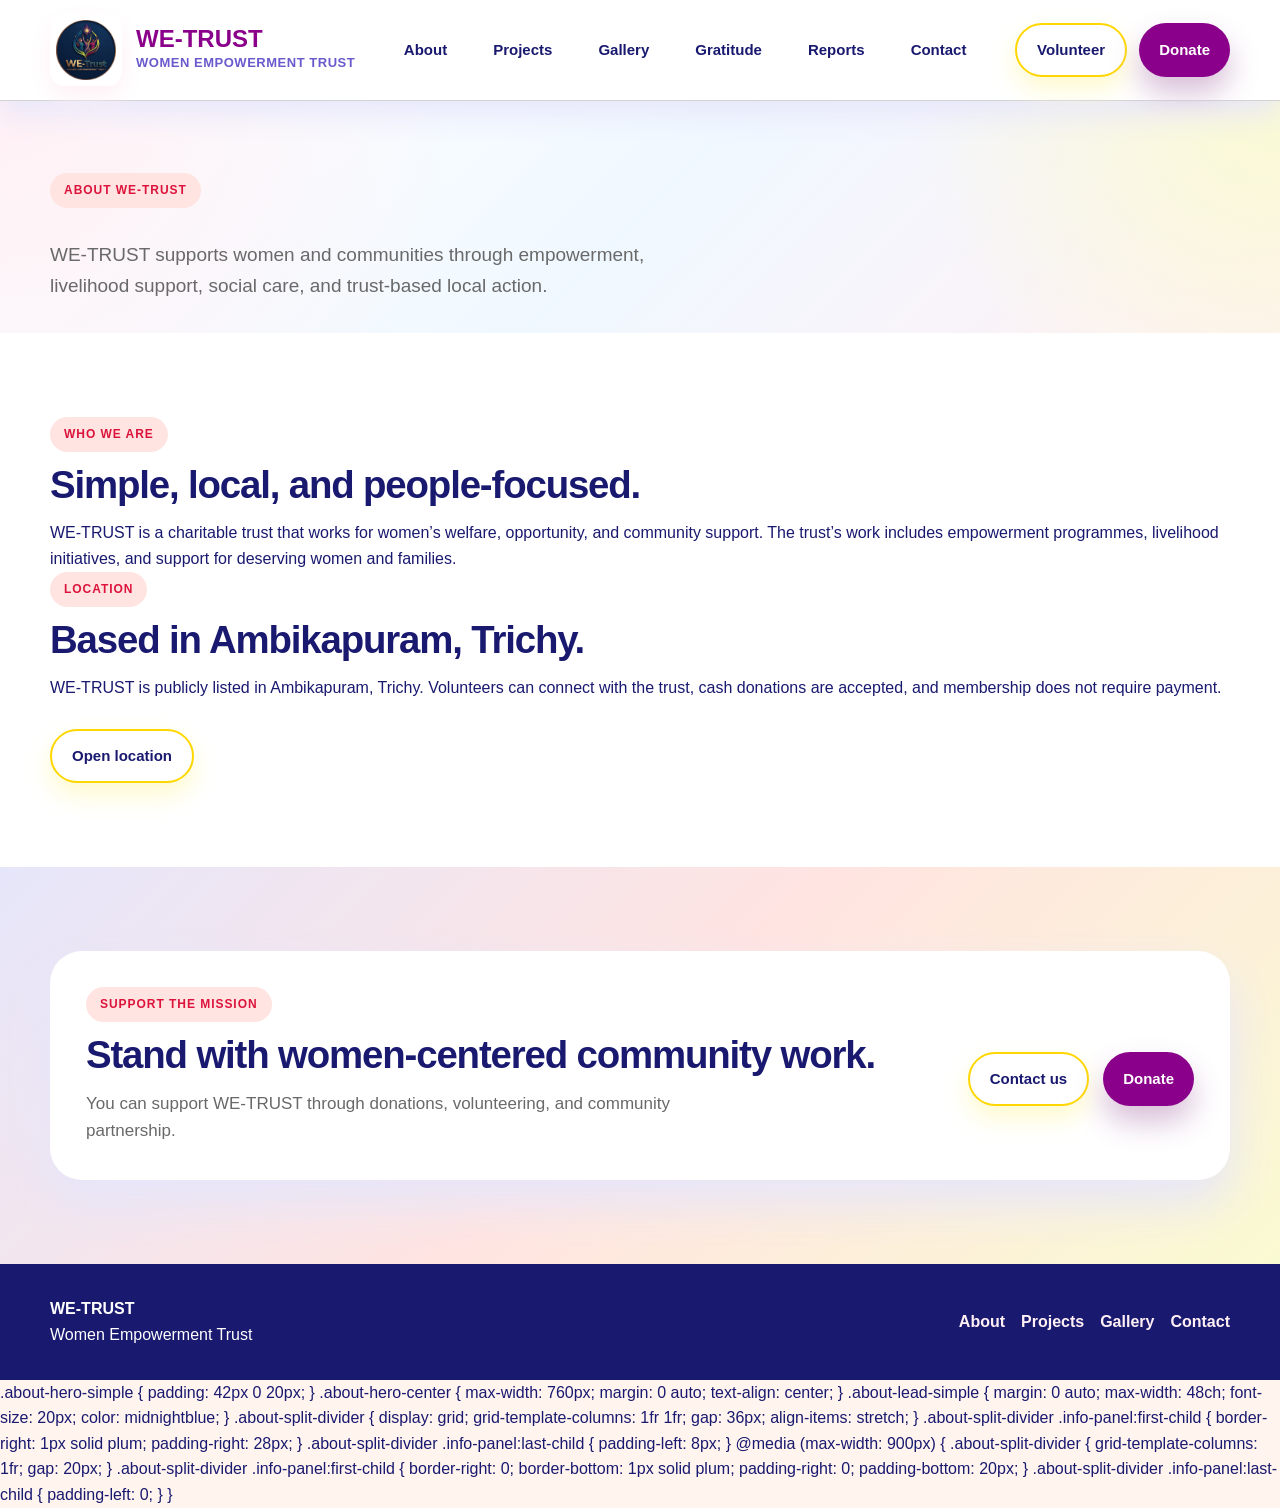
==== commit 68bbc15e: "Update about.html" ====
--- a/about.html
+++ b/about.html
@@ -45,32 +45,32 @@
 </section>
 
     <section class="section intro-editorial">
-      <div class="container split-row">
-        <div class="info-panel">
-          <span class="tag">Who we are</span>
-          <h2>Simple, local, and people-focused.</h2>
-          <p>
-            WE-TRUST is a charitable trust that works for women’s welfare,
-            opportunity, and community support. The trust’s work includes
-            empowerment programmes, livelihood initiatives, and support for
-            deserving women and families.
-          </p>
-        </div>
+  <div class="container split-row about-split-divider">
+    <div class="info-panel">
+      <span class="tag">Who we are</span>
+      <h2>Simple, local, and people-focused.</h2>
+      <p>
+        WE-TRUST is a charitable trust that works for women’s welfare,
+        opportunity, and community support. The trust’s work includes
+        empowerment programmes, livelihood initiatives, and support for
+        deserving women and families.
+      </p>
+    </div>
 
-        <div class="info-panel">
-          <span class="tag">Location</span>
-          <h2>Based in Ambikapuram, Trichy.</h2>
-          <p>
-            WE-TRUST is publicly listed in Ambikapuram, Trichy. Volunteers can
-            connect with the trust, cash donations are accepted, and membership
-            does not require payment.
-          </p>
-          <div class="actions">
-            <a href="https://maps.app.goo.gl/KTfVpHTFJcJFNQr9A" class="btn btn-secondary" target="_blank" rel="noopener noreferrer">Open location</a>
-          </div>
-        </div>
+    <div class="info-panel">
+      <span class="tag">Location</span>
+      <h2>Based in Ambikapuram, Trichy.</h2>
+      <p>
+        WE-TRUST is publicly listed in Ambikapuram, Trichy. Volunteers can
+        connect with the trust, cash donations are accepted, and membership
+        does not require payment.
+      </p>
+      <div class="actions">
+        <a href="https://maps.app.goo.gl/KTfVpHTFJcJFNQr9A" class="btn btn-secondary" target="_blank" rel="noopener noreferrer">Open location</a>
       </div>
-    </section>
+    </div>
+  </div>
+</section>
 
     <section class="section closing-cta">
       <div class="container closing-cta-wrap">
@@ -125,3 +125,37 @@
   font-size: 20px;
   color: midnightblue;
 }
+
+.about-split-divider {
+  display: grid;
+  grid-template-columns: 1fr 1fr;
+  gap: 36px;
+  align-items: stretch;
+}
+
+.about-split-divider .info-panel:first-child {
+  border-right: 1px solid plum;
+  padding-right: 28px;
+}
+
+.about-split-divider .info-panel:last-child {
+  padding-left: 8px;
+}
+
+@media (max-width: 900px) {
+  .about-split-divider {
+    grid-template-columns: 1fr;
+    gap: 20px;
+  }
+
+  .about-split-divider .info-panel:first-child {
+    border-right: 0;
+    border-bottom: 1px solid plum;
+    padding-right: 0;
+    padding-bottom: 20px;
+  }
+
+  .about-split-divider .info-panel:last-child {
+    padding-left: 0;
+  }
+}
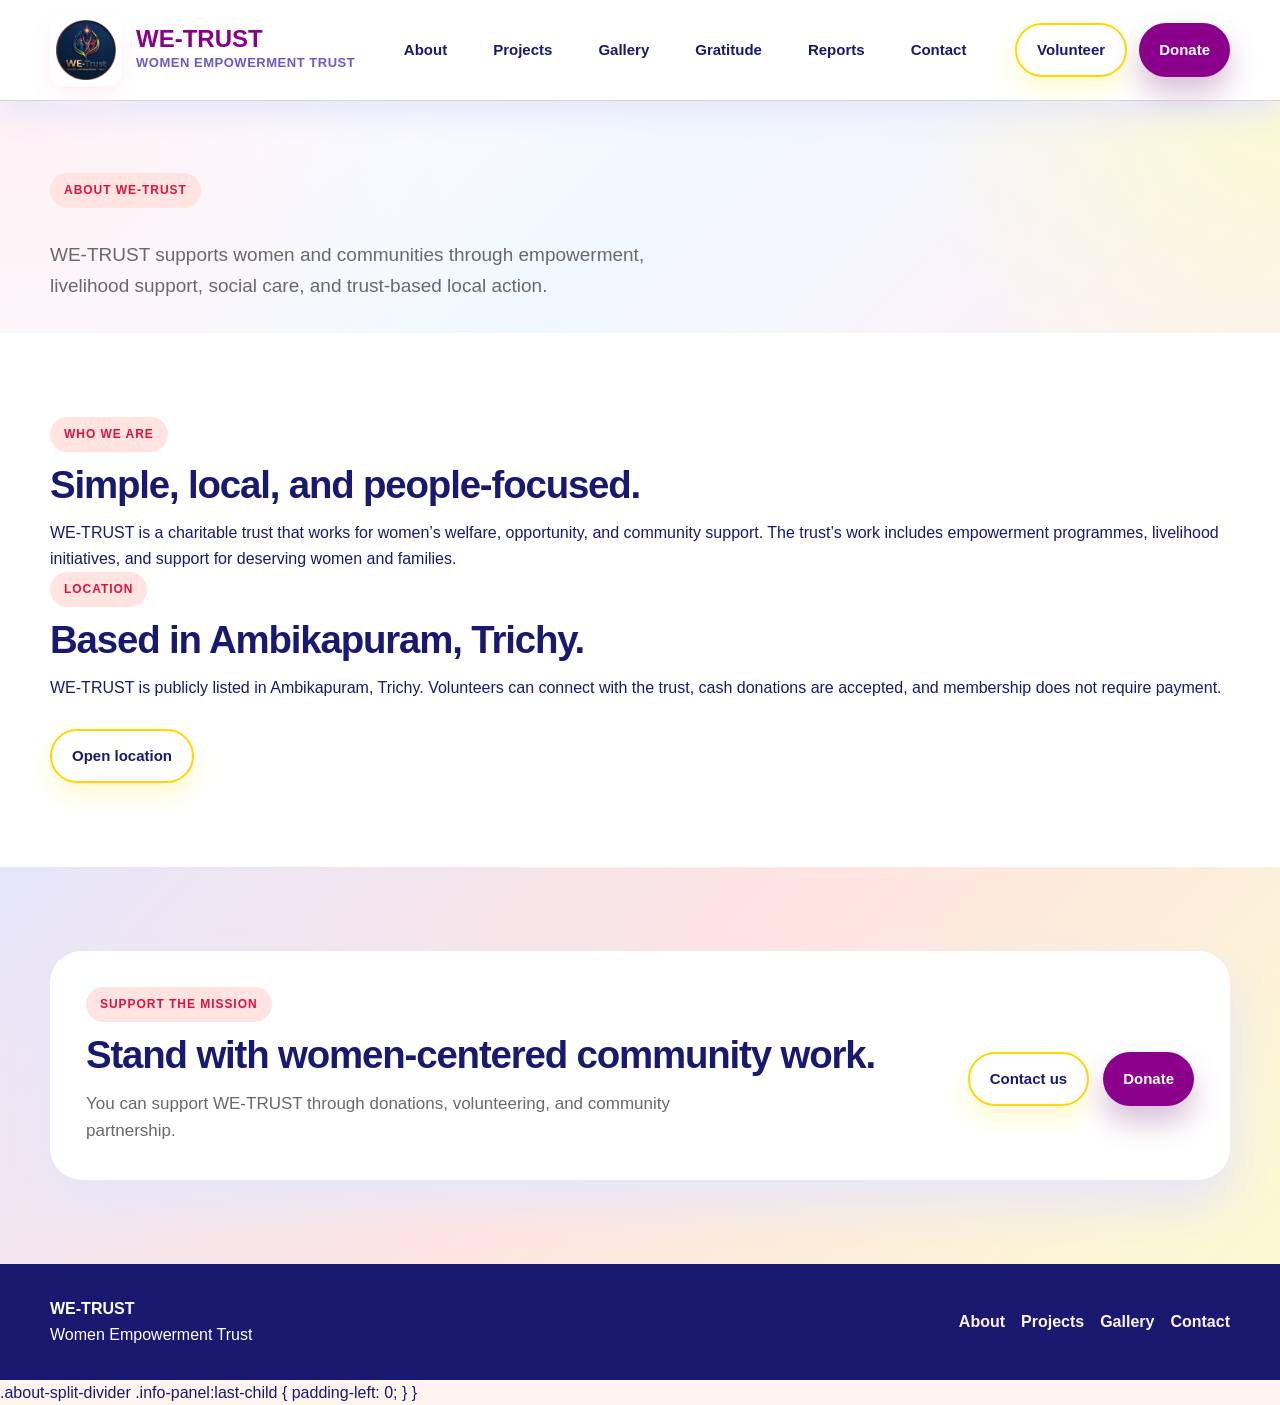
==== commit 28ee6e72: "Update about.html" ====
--- a/about.html
+++ b/about.html
@@ -109,51 +109,7 @@
 </body>
 </html>
 
-.about-hero-simple {
-  padding: 42px 0 20px;
-}
 
-.about-hero-center {
-  max-width: 760px;
-  margin: 0 auto;
-  text-align: center;
-}
-
-.about-lead-simple {
-  margin: 0 auto;
-  max-width: 48ch;
-  font-size: 20px;
-  color: midnightblue;
-}
-
-.about-split-divider {
-  display: grid;
-  grid-template-columns: 1fr 1fr;
-  gap: 36px;
-  align-items: stretch;
-}
-
-.about-split-divider .info-panel:first-child {
-  border-right: 1px solid plum;
-  padding-right: 28px;
-}
-
-.about-split-divider .info-panel:last-child {
-  padding-left: 8px;
-}
-
-@media (max-width: 900px) {
-  .about-split-divider {
-    grid-template-columns: 1fr;
-    gap: 20px;
-  }
-
-  .about-split-divider .info-panel:first-child {
-    border-right: 0;
-    border-bottom: 1px solid plum;
-    padding-right: 0;
-    padding-bottom: 20px;
-  }
 
   .about-split-divider .info-panel:last-child {
     padding-left: 0;
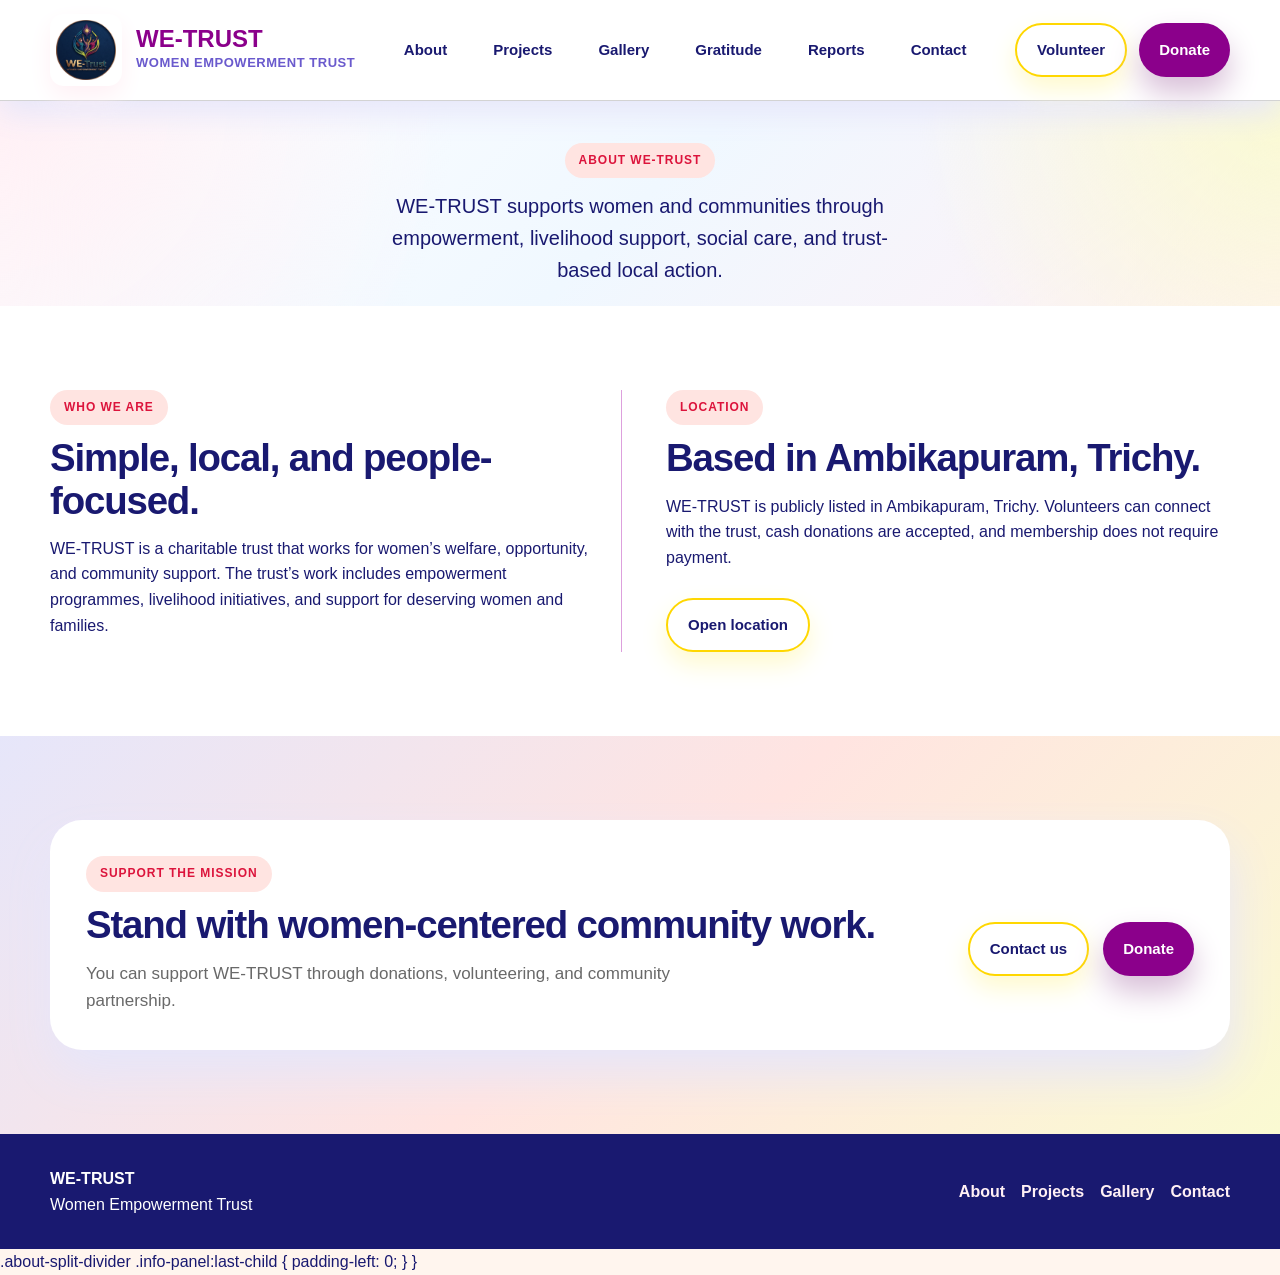
==== commit 452bbbf1: "Update about.html" ====
--- a/about.html
+++ b/about.html
@@ -9,7 +9,7 @@
 <body>
   <header class="site-header">
     <div class="container header-wrap">
-      <a href="index.html" class="brand" target="_blank" rel="noopener noreferrer">
+      <a href="index.html" class="brand" >
         <img src="images/logo.png" alt="WE-TRUST logo" class="brand-logo" width="72" height="72" />
         <div class="brand-text">
           <span class="brand-name">WE-TRUST</span>
@@ -18,17 +18,17 @@
       </a>
 
       <nav class="nav" aria-label="Main navigation">
-        <a href="about.html" target="_blank" rel="noopener noreferrer">About</a>
-        <a href="projects.html" target="_blank" rel="noopener noreferrer">Projects</a>
-        <a href="gallery.html" target="_blank" rel="noopener noreferrer">Gallery</a>
-        <a href="gratitude.html" target="_blank" rel="noopener noreferrer">Gratitude</a>
-        <a href="reports.html" target="_blank" rel="noopener noreferrer">Reports</a>
-        <a href="contact.html" target="_blank" rel="noopener noreferrer">Contact</a>
+        <a href="about.html" >About</a>
+        <a href="projects.html" >Projects</a>
+        <a href="gallery.html" >Gallery</a>
+        <a href="gratitude.html" >Gratitude</a>
+        <a href="reports.html" >Reports</a>
+        <a href="contact.html" >Contact</a>
       </nav>
 
       <div class="header-actions">
-        <a href="volunteer.html" class="btn btn-secondary" target="_blank" rel="noopener noreferrer">Volunteer</a>
-        <a href="donate.html" class="btn btn-primary" target="_blank" rel="noopener noreferrer">Donate</a>
+        <a href="volunteer.html" class="btn btn-secondary" >Volunteer</a>
+        <a href="donate.html" class="btn btn-primary" >Donate</a>
       </div>
     </div>
   </header>
@@ -66,7 +66,7 @@
         does not require payment.
       </p>
       <div class="actions">
-        <a href="https://maps.app.goo.gl/KTfVpHTFJcJFNQr9A" class="btn btn-secondary" target="_blank" rel="noopener noreferrer">Open location</a>
+        <a href="https://maps.app.goo.gl/KTfVpHTFJcJFNQr9A" class="btn btn-secondary" >Open location</a>
       </div>
     </div>
   </div>
@@ -84,8 +84,8 @@
         </div>
 
         <div class="actions">
-          <a href="contact.html" class="btn btn-secondary" target="_blank" rel="noopener noreferrer">Contact us</a>
-          <a href="donate.html" class="btn btn-primary" target="_blank" rel="noopener noreferrer">Donate</a>
+          <a href="contact.html" class="btn btn-secondary" >Contact us</a>
+          <a href="donate.html" class="btn btn-primary" >Donate</a>
         </div>
       </div>
     </section>
@@ -99,10 +99,10 @@
       </div>
 
       <div class="footer-links">
-        <a href="about.html" target="_blank" rel="noopener noreferrer">About</a>
-        <a href="projects.html" target="_blank" rel="noopener noreferrer">Projects</a>
-        <a href="gallery.html" target="_blank" rel="noopener noreferrer">Gallery</a>
-        <a href="contact.html" target="_blank" rel="noopener noreferrer">Contact</a>
+        <a href="about.html" >About</a>
+        <a href="projects.html" >Projects</a>
+        <a href="gallery.html" >Gallery</a>
+        <a href="contact.html" >Contact</a>
       </div>
     </div>
   </footer>
--- a/css/style.css
+++ b/css/style.css
@@ -744,3 +744,451 @@
     width: 100%;
   }
 }
+
+.about-hero-simple {
+  padding: 42px 0 20px;
+}
+
+.about-hero-center {
+  max-width: 760px;
+  margin: 0 auto;
+  text-align: center;
+}
+
+.about-lead-simple {
+  margin: 0 auto;
+  max-width: 48ch;
+  font-size: 20px;
+  color: midnightblue;
+}
+
+.about-split-divider {
+  display: grid;
+  grid-template-columns: 1fr 1fr;
+  gap: 36px;
+  align-items: stretch;
+}
+
+.about-split-divider .info-panel:first-child {
+  border-right: 1px solid plum;
+  padding-right: 28px;
+}
+
+.about-split-divider .info-panel:last-child {
+  padding-left: 8px;
+}
+
+@media (max-width: 900px) {
+  .about-split-divider {
+    grid-template-columns: 1fr;
+    gap: 20px;
+  }
+
+  .about-split-divider .info-panel:first-child {
+    border-right: 0;
+    border-bottom: 1px solid plum;
+    padding-right: 0;
+    padding-bottom: 20px;
+  }
+}
+  .contact-simple-split {
+  display: grid;
+  grid-template-columns: 1fr 1fr;
+  gap: 36px;
+  align-items: stretch;
+}
+
+.contact-simple-split .info-panel:first-child {
+  border-right: 1px solid plum;
+  padding-right: 28px;
+}
+
+.contact-simple-split .info-panel:last-child {
+  padding-left: 8px;
+}
+
+.contact-clean-list {
+  margin: 18px 0 0;
+  padding-left: 0;
+  list-style: none;
+}
+
+.contact-clean-list li {
+  margin-bottom: 12px;
+  color: midnightblue;
+  font-weight: 600;
+}
+
+@media (max-width: 900px) {
+  .contact-simple-split {
+    grid-template-columns: 1fr;
+    gap: 20px;
+  }
+
+  .contact-simple-split .info-panel:first-child {
+    border-right: 0;
+    border-bottom: 1px solid plum;
+    padding-right: 0;
+    padding-bottom: 20px;
+  }
+
+  .contact-simple-split .info-panel:last-child {
+    padding-left: 0;
+  }
+}
+
+
+
+
+.projects-section-block {
+  padding-top: 30px;
+}
+
+.projects-dynamic-wrap {
+  min-height: 280px;
+}
+
+.projects-loading,
+.empty-projects-state {
+  max-width: 760px;
+  margin: 0 auto;
+  text-align: center;
+  background: white;
+  border-radius: 28px;
+  padding: 36px 28px;
+  box-shadow: 0 18px 40px lavender;
+  border: 1px solid lavender;
+}
+
+.empty-projects-state p,
+.projects-loading {
+  color: dimgray;
+}
+
+.projects-list {
+  display: grid;
+  gap: 24px;
+}
+
+.project-feature-card {
+  display: grid;
+  grid-template-columns: 1fr 1fr;
+  gap: 0;
+  overflow: hidden;
+  background: white;
+  border-radius: 30px;
+  border: 1px solid lavender;
+  box-shadow: 0 20px 44px lavenderblush;
+}
+
+.project-feature-media img {
+  width: 100%;
+  height: 100%;
+  min-height: 340px;
+  object-fit: cover;
+}
+
+.project-feature-body {
+  padding: 30px;
+}
+
+.project-feature-body h2 {
+  margin-bottom: 16px;
+}
+
+.project-meta-grid {
+  display: grid;
+  grid-template-columns: 1fr 1fr;
+  gap: 14px;
+  margin-bottom: 18px;
+}
+
+.project-meta-grid div {
+  padding: 14px 16px;
+  border-radius: 18px;
+  background: floralwhite;
+  box-shadow: inset 0 0 0 1px moccasin;
+}
+
+.project-meta-grid strong {
+  display: block;
+  margin-bottom: 4px;
+  color: darkmagenta;
+  font-size: 13px;
+  text-transform: uppercase;
+  letter-spacing: 0.05em;
+}
+
+.project-meta-grid span {
+  color: midnightblue;
+  font-weight: 700;
+}
+
+.project-summary-text {
+  margin-bottom: 16px;
+  color: dimgray;
+}
+
+.project-detail-list {
+  margin: 0;
+  padding-left: 20px;
+  color: dimgray;
+}
+
+.project-detail-list li {
+  margin-bottom: 10px;
+}
+
+@media (max-width: 900px) {
+  .project-feature-card {
+    grid-template-columns: 1fr;
+  }
+
+  .project-meta-grid {
+    grid-template-columns: 1fr;
+  }
+
+  .project-feature-media img {
+    min-height: 240px;
+  }
+}
+.projects-tabs {
+  display: inline-flex;
+  align-items: center;
+  justify-content: center;
+  gap: 6px;
+  padding: 6px;
+  margin: 0 auto;
+  background: #fff7fb;
+  border: 1px solid lavender;
+  border-radius: 999px;
+  box-shadow: 0 10px 24px rgba(186, 85, 211, 0.08);
+}
+
+.projects-tabs-wrap {
+  display: flex;
+  justify-content: center;
+}
+
+.project-tab {
+  appearance: none;
+  border: 0;
+  background: transparent;
+  color: midnightblue;
+  padding: 12px 20px;
+  min-height: 44px;
+  border-radius: 999px;
+  font-size: 14px;
+  font-weight: 700;
+  letter-spacing: 0.01em;
+  line-height: 1;
+  cursor: pointer;
+  transition: background 0.25s ease, color 0.25s ease, transform 0.25s ease, box-shadow 0.25s ease;
+}
+
+.project-tab:hover {
+  background: rgba(139, 0, 139, 0.06);
+  color: darkmagenta;
+}
+
+.project-tab.is-active {
+  background: darkmagenta;
+  color: white;
+  box-shadow: 0 8px 18px rgba(139, 0, 139, 0.22);
+}
+
+.project-tab:focus-visible {
+  outline: 2px solid darkmagenta;
+  outline-offset: 2px;
+}
+
+@media (max-width: 640px) {
+  .projects-tabs {
+    width: 100%;
+    display: grid;
+    grid-template-columns: 1fr;
+    border-radius: 24px;
+  }
+
+  .project-tab {
+    width: 100%;
+    justify-content: center;
+  }
+}  
+.volunteer-hero {
+  padding-bottom: 34px;
+}
+
+.volunteer-title {
+  max-width: 13ch;
+  margin: 0 auto;
+}
+
+.volunteer-hero-actions {
+  justify-content: center;
+}
+
+.volunteer-intro {
+  background: white;
+}
+
+.volunteer-intro-grid {
+  display: grid;
+  grid-template-columns: 1fr 1fr;
+  gap: 24px;
+}
+
+.volunteer-intro-card,
+.volunteer-note-panel {
+  background: white;
+  border-radius: 28px;
+  padding: 30px;
+  border: 1px solid lavender;
+  box-shadow: 0 18px 40px lavenderblush;
+}
+
+.volunteer-areas-section {
+  background: linear-gradient(180deg, lavenderblush 0%, white 100%);
+}
+
+.volunteer-area-grid {
+  display: grid;
+  grid-template-columns: repeat(3, 1fr);
+  gap: 22px;
+}
+
+.volunteer-area-card {
+  background: white;
+  border-radius: 26px;
+  padding: 24px;
+  border: 1px solid lavender;
+  box-shadow: 0 18px 34px lavenderblush;
+  transition: 0.3s ease;
+}
+
+.volunteer-area-card:hover {
+  transform: translateY(-8px);
+  box-shadow: 0 26px 44px plum;
+}
+
+.volunteer-area-card p {
+  color: dimgray;
+}
+
+.volunteer-note-section {
+  background: aliceblue;
+}
+
+.volunteer-form-section {
+  background: white;
+}
+
+.volunteer-form-head {
+  text-align: center;
+  align-items: center;
+}
+
+
+
+@media (max-width: 1080px) {
+  .volunteer-area-grid {
+    grid-template-columns: 1fr 1fr;
+  }
+
+  .volunteer-intro-grid {
+    grid-template-columns: 1fr;
+  }
+}
+
+@media (max-width: 720px) {
+  .volunteer-area-grid {
+    grid-template-columns: 1fr;
+  }
+
+  .volunteer-intro-card,
+  .volunteer-note-panel,
+  .volunteer-area-card {
+    padding: 22px;
+  }
+}
+.volunteer-form-card {
+  max-width: 980px;
+  margin: 0 auto;
+  background: white;
+  border-radius: 30px;
+  padding: 32px;
+  border: 1px solid lavender;
+  box-shadow: 0 22px 50px lavender;
+}
+
+.volunteer-form-mailto {
+  width: 100%;
+}
+
+.volunteer-form-grid {
+  display: grid;
+  grid-template-columns: 1fr 1fr;
+  gap: 20px;
+}
+
+.form-field {
+  display: flex;
+  flex-direction: column;
+  gap: 8px;
+}
+
+.form-field-full {
+  grid-column: 1 / -1;
+}
+
+.form-field label {
+  font-size: 14px;
+  font-weight: 800;
+  color: midnightblue;
+}
+
+.form-field input,
+.form-field select,
+.form-field textarea {
+  width: 100%;
+  padding: 14px 16px;
+  border: 1px solid plum;
+  border-radius: 18px;
+  background: white;
+  color: midnightblue;
+  font: inherit;
+  outline: none;
+  transition: 0.25s ease;
+}
+
+.form-field input:focus,
+.form-field select:focus,
+.form-field textarea:focus {
+  border-color: darkmagenta;
+  box-shadow: 0 0 0 4px lavenderblush;
+}
+
+.form-field textarea {
+  resize: vertical;
+  min-height: 120px;
+}
+
+.volunteer-form-actions {
+  margin-top: 26px;
+  display: flex;
+  justify-content: center;
+}
+
+@media (max-width: 720px) {
+  .volunteer-form-card {
+    padding: 22px;
+  }
+
+  .volunteer-form-grid {
+    grid-template-columns: 1fr;
+  }
+
+  .form-field-full {
+    grid-column: auto;
+  }
+}
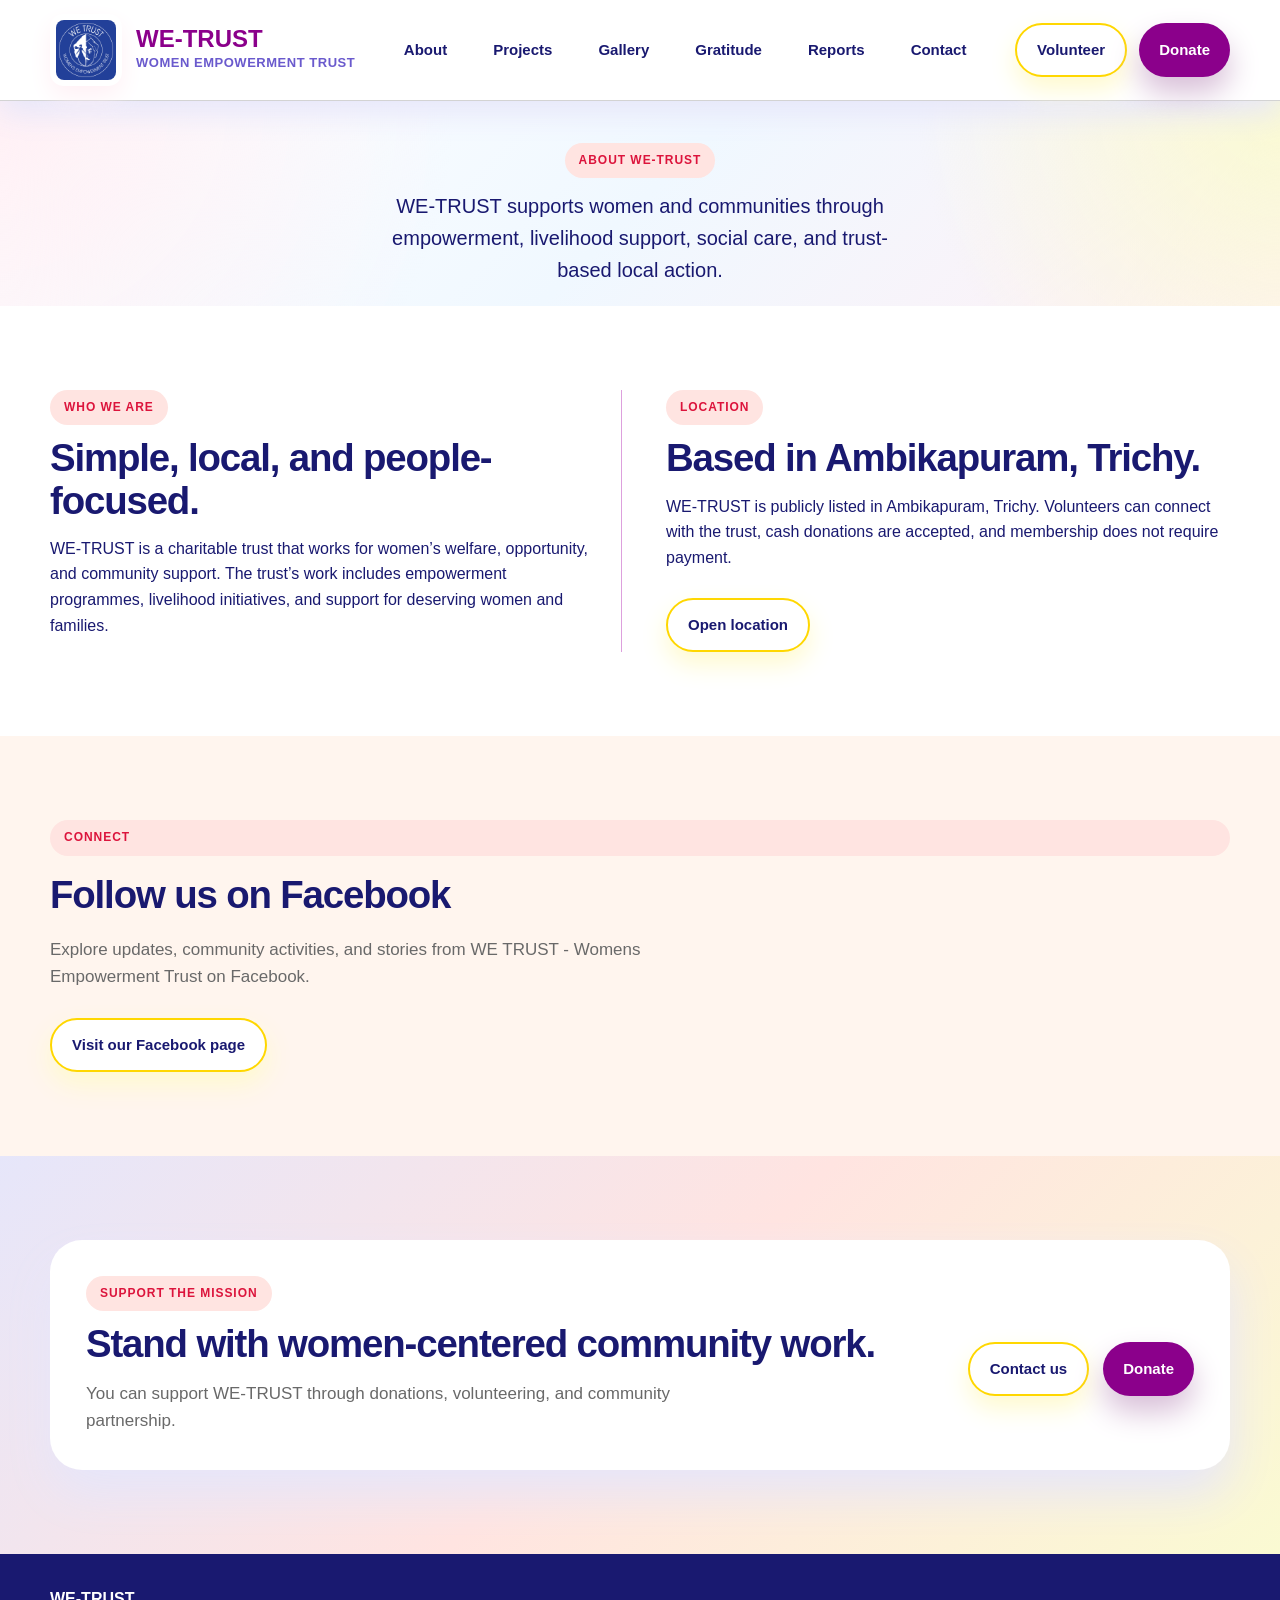
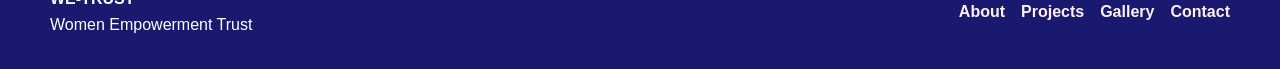
==== commit bee33f64: "Update about.html" ====
--- a/about.html
+++ b/about.html
@@ -9,7 +9,7 @@
 <body>
   <header class="site-header">
     <div class="container header-wrap">
-      <a href="index.html" class="brand" >
+      <a href="index.html" class="brand">
         <img src="images/logo.png" alt="WE-TRUST logo" class="brand-logo" width="72" height="72" />
         <div class="brand-text">
           <span class="brand-name">WE-TRUST</span>
@@ -18,59 +18,77 @@
       </a>
 
       <nav class="nav" aria-label="Main navigation">
-        <a href="about.html" >About</a>
-        <a href="projects.html" >Projects</a>
-        <a href="gallery.html" >Gallery</a>
-        <a href="gratitude.html" >Gratitude</a>
-        <a href="reports.html" >Reports</a>
-        <a href="contact.html" >Contact</a>
+        <a href="about.html">About</a>
+        <a href="projects.html">Projects</a>
+        <a href="gallery.html">Gallery</a>
+        <a href="gratitude.html">Gratitude</a>
+        <a href="reports.html">Reports</a>
+        <a href="contact.html">Contact</a>
       </nav>
 
       <div class="header-actions">
-        <a href="volunteer.html" class="btn btn-secondary" >Volunteer</a>
-        <a href="donate.html" class="btn btn-primary" >Donate</a>
+        <a href="volunteer.html" class="btn btn-secondary">Volunteer</a>
+        <a href="donate.html" class="btn btn-primary">Donate</a>
       </div>
     </div>
   </header>
 
   <main>
-   <section class="hero-premium about-hero-simple">
-  <div class="container about-hero-center">
-    <span class="tag">About WE-TRUST</span>
-    <p class="lead about-lead-simple">
-      WE-TRUST supports women and communities through empowerment,
-      livelihood support, social care, and trust-based local action.
-    </p>
-  </div>
-</section>
+    <section class="hero-premium about-hero-simple">
+      <div class="container about-hero-center">
+        <span class="tag">About WE-TRUST</span>
+        <p class="lead about-lead-simple">
+          WE-TRUST supports women and communities through empowerment,
+          livelihood support, social care, and trust-based local action.
+        </p>
+      </div>
+    </section>
 
     <section class="section intro-editorial">
-  <div class="container split-row about-split-divider">
-    <div class="info-panel">
-      <span class="tag">Who we are</span>
-      <h2>Simple, local, and people-focused.</h2>
-      <p>
-        WE-TRUST is a charitable trust that works for women’s welfare,
-        opportunity, and community support. The trust’s work includes
-        empowerment programmes, livelihood initiatives, and support for
-        deserving women and families.
-      </p>
-    </div>
+      <div class="container split-row about-split-divider">
+        <div class="info-panel">
+          <span class="tag">Who we are</span>
+          <h2>Simple, local, and people-focused.</h2>
+          <p>
+            WE-TRUST is a charitable trust that works for women’s welfare,
+            opportunity, and community support. The trust’s work includes
+            empowerment programmes, livelihood initiatives, and support for
+            deserving women and families.
+          </p>
+        </div>
 
-    <div class="info-panel">
-      <span class="tag">Location</span>
-      <h2>Based in Ambikapuram, Trichy.</h2>
-      <p>
-        WE-TRUST is publicly listed in Ambikapuram, Trichy. Volunteers can
-        connect with the trust, cash donations are accepted, and membership
-        does not require payment.
-      </p>
-      <div class="actions">
-        <a href="https://maps.app.goo.gl/KTfVpHTFJcJFNQr9A" class="btn btn-secondary" >Open location</a>
+        <div class="info-panel">
+          <span class="tag">Location</span>
+          <h2>Based in Ambikapuram, Trichy.</h2>
+          <p>
+            WE-TRUST is publicly listed in Ambikapuram, Trichy. Volunteers can
+            connect with the trust, cash donations are accepted, and membership
+            does not require payment.
+          </p>
+          <div class="actions">
+            <a href="https://maps.app.goo.gl/KTfVpHTFJcJFNQr9A" target="_blank" rel="noopener noreferrer" class="btn btn-secondary">Open location</a>
+          </div>
+        </div>
       </div>
-    </div>
-  </div>
-</section>
+    </section>
+
+    <section class="section social-connect-section">
+      <div class="container">
+        <div class="section-head">
+          <span class="tag">Connect</span>
+          <h2>Follow us on Facebook</h2>
+          <p class="section-copy">
+            Explore updates, community activities, and stories from WE TRUST - Womens Empowerment Trust on Facebook.
+          </p>
+        </div>
+
+        <div class="actions social-connect-actions">
+          <a href="https://www.facebook.com/TrichyWeTrust/" target="_blank" rel="noopener noreferrer" class="btn btn-secondary">
+            Visit our Facebook page
+          </a>
+        </div>
+      </div>
+    </section>
 
     <section class="section closing-cta">
       <div class="container closing-cta-wrap">
@@ -84,8 +102,8 @@
         </div>
 
         <div class="actions">
-          <a href="contact.html" class="btn btn-secondary" >Contact us</a>
-          <a href="donate.html" class="btn btn-primary" >Donate</a>
+          <a href="contact.html" class="btn btn-secondary">Contact us</a>
+          <a href="donate.html" class="btn btn-primary">Donate</a>
         </div>
       </div>
     </section>
@@ -99,19 +117,12 @@
       </div>
 
       <div class="footer-links">
-        <a href="about.html" >About</a>
-        <a href="projects.html" >Projects</a>
-        <a href="gallery.html" >Gallery</a>
-        <a href="contact.html" >Contact</a>
+        <a href="about.html">About</a>
+        <a href="projects.html">Projects</a>
+        <a href="gallery.html">Gallery</a>
+        <a href="contact.html">Contact</a>
       </div>
     </div>
   </footer>
 </body>
 </html>
-
-
-
-  .about-split-divider .info-panel:last-child {
-    padding-left: 0;
-  }
-}
--- a/css/style.css
+++ b/css/style.css
@@ -1192,3 +1192,22 @@
     grid-column: auto;
   }
 }
+.form-status {
+  margin-top: 18px;
+  text-align: center;
+  font-weight: 700;
+  font-size: 14px;
+}
+
+.form-status.success {
+  color: seagreen;
+}
+
+.form-status.error {
+  color: crimson;
+}
+
+.volunteer-form-actions .btn:disabled {
+  opacity: 0.7;
+  cursor: not-allowed;
+}
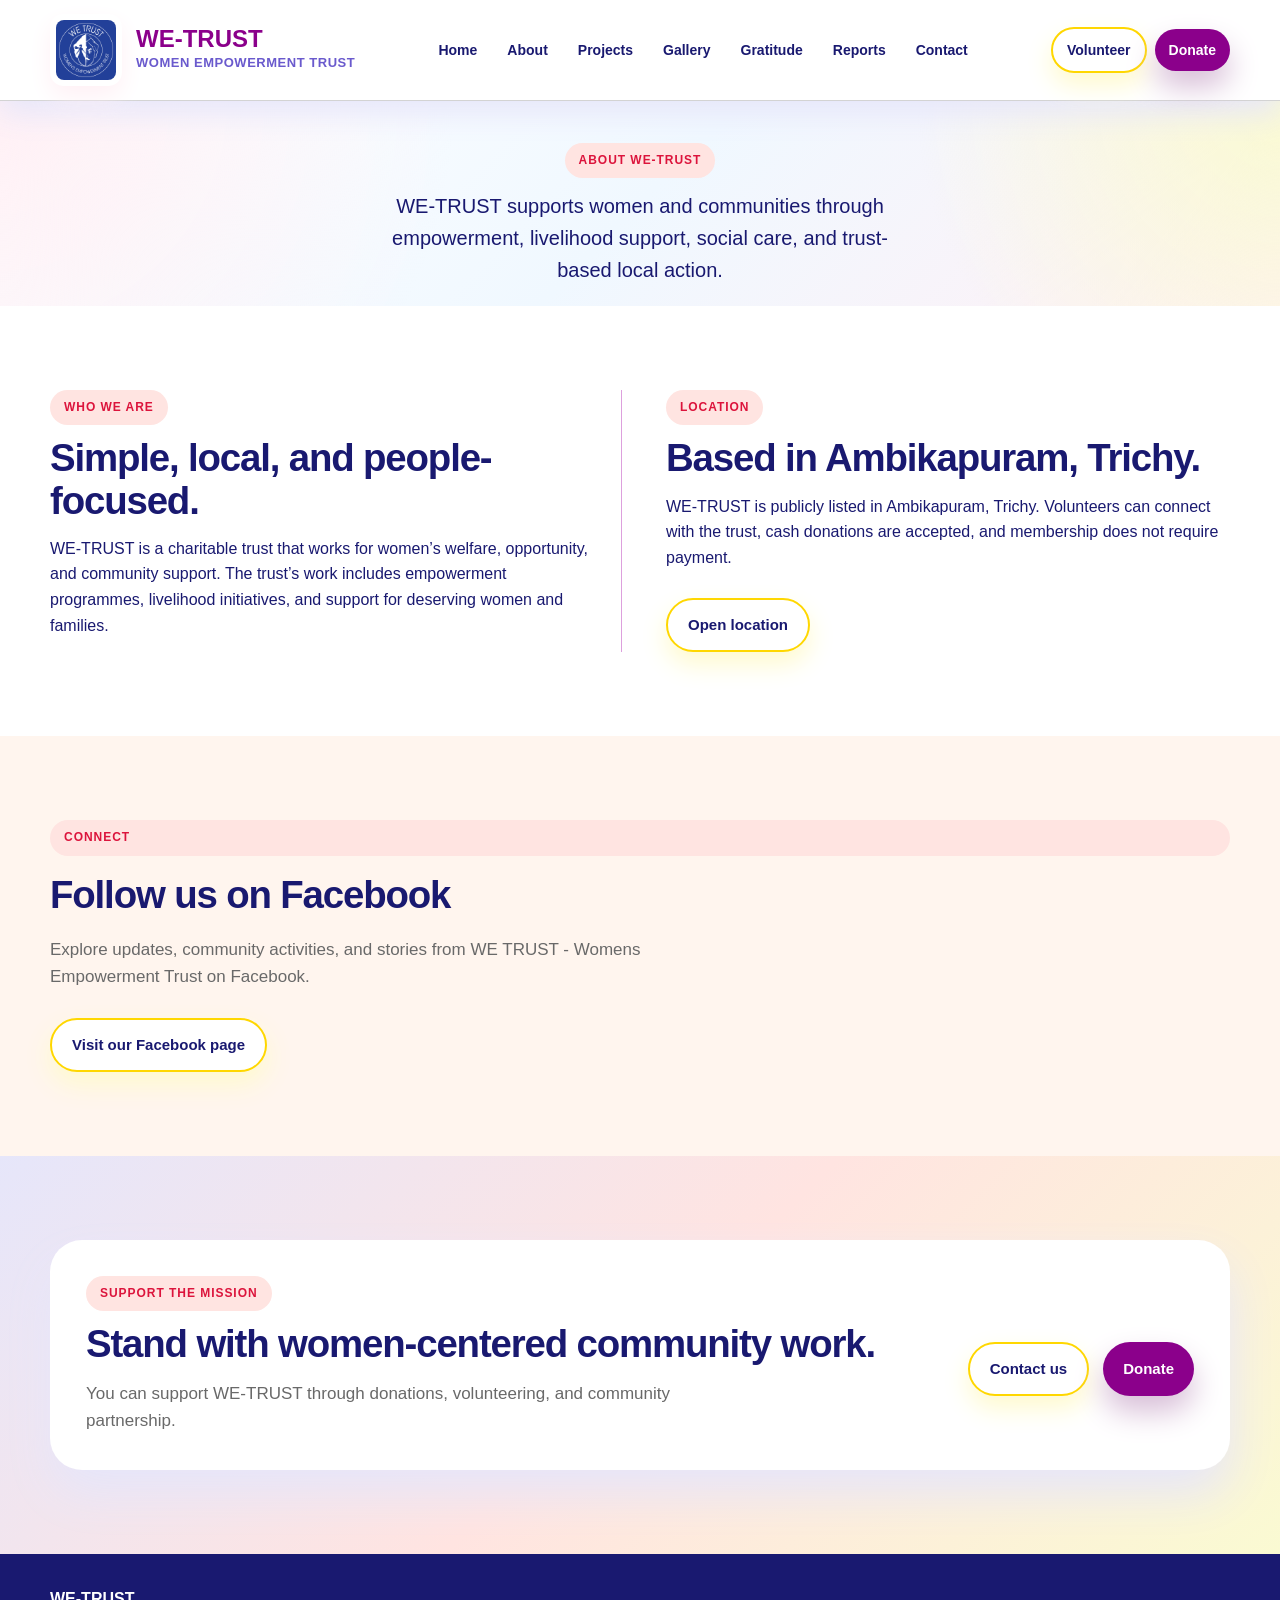
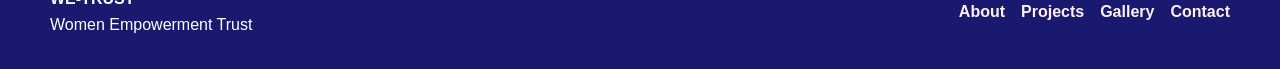
==== commit 5afef8c8: "Update about.html" ====
--- a/about.html
+++ b/about.html
@@ -18,13 +18,14 @@
       </a>
 
       <nav class="nav" aria-label="Main navigation">
-        <a href="about.html">About</a>
-        <a href="projects.html">Projects</a>
-        <a href="gallery.html">Gallery</a>
-        <a href="gratitude.html">Gratitude</a>
-        <a href="reports.html">Reports</a>
-        <a href="contact.html">Contact</a>
-      </nav>
+  <a href="index.html">Home</a>
+  <a href="about.html">About</a>
+  <a href="projects.html">Projects</a>
+  <a href="gallery.html">Gallery</a>
+  <a href="gratitude.html">Gratitude</a>
+  <a href="reports.html">Reports</a>
+  <a href="contact.html">Contact</a>
+</nav>
 
       <div class="header-actions">
         <a href="volunteer.html" class="btn btn-secondary">Volunteer</a>
--- a/css/style.css
+++ b/css/style.css
@@ -40,9 +40,9 @@
 
 .header-wrap {
   display: grid;
-  grid-template-columns: auto 1fr auto;
-  align-items: center;
-  gap: 24px;
+  grid-template-columns: auto minmax(0, 1fr) auto;
+  align-items: center;
+  gap: 16px;
   padding: 14px 0;
 }
 
@@ -86,17 +86,20 @@
 .nav {
   display: flex;
   justify-content: center;
-  flex-wrap: wrap;
-  gap: 18px;
+  align-items: center;
+  flex-wrap: nowrap;
+  gap: 10px;
+  min-width: 0;
 }
 
 .nav a {
-  padding: 10px 14px;
+  padding: 8px 10px;
   border-radius: 999px;
-  font-size: 15px;
+  font-size: 14px;
   font-weight: 700;
   color: midnightblue;
   transition: 0.25s ease;
+  white-space: nowrap;
 }
 
 .nav a:hover,
@@ -108,11 +111,18 @@
 
 .header-actions {
   display: flex;
-  gap: 12px;
-  flex-wrap: wrap;
+  align-items: center;
+  gap: 8px;
+  flex-wrap: nowrap;
   justify-content: flex-end;
-}
-
+  flex-shrink: 0;
+}
+.header-actions .btn {
+  min-height: 42px;
+  padding: 10px 14px;
+  font-size: 14px;
+  white-space: nowrap;
+}
 .hero-premium {
   padding: 72px 0 32px;
   background:
@@ -601,7 +611,6 @@
 }
 
 @media (max-width: 1080px) {
-  .header-wrap,
   .intro-grid,
   .story-split,
   .gratitude-grid,
@@ -628,8 +637,41 @@
     grid-row: auto;
   }
 
+  .header-wrap {
+    grid-template-columns: auto minmax(0, 1fr) auto;
+    gap: 10px;
+  }
+
+  .brand-logo {
+    width: 60px;
+    height: 60px;
+  }
+
+  .brand-name {
+    font-size: 21px;
+  }
+
+  .brand-subtitle {
+    font-size: 11px;
+  }
+
+  .nav {
+    gap: 6px;
+  }
+
+  .nav a {
+    padding: 7px 8px;
+    font-size: 13px;
+  }
+
   .header-actions {
-    justify-content: flex-start;
+    gap: 6px;
+    justify-content: flex-end;
+  }
+
+  .header-actions .btn {
+    padding: 9px 12px;
+    font-size: 13px;
   }
 }
 .sdg-layout {
@@ -735,14 +777,21 @@
     padding: 24px;
   }
 
-  .actions,
-  .header-actions {
-    width: 100%;
-  }
-
-  .btn {
-    width: 100%;
-  }
+ .actions {
+  width: 100%;
+}
+
+.btn {
+  width: 100%;
+}
+
+.header-actions {
+  width: auto;
+}
+
+.header-actions .btn {
+  width: auto;
+}
 }
 
 .about-hero-simple {
@@ -1211,3 +1260,25 @@
   opacity: 0.7;
   cursor: not-allowed;
 }
+.facebook-section {
+  padding-top: 0;
+}
+
+.facebook-embed-wrap {
+  display: flex;
+  justify-content: center;
+  margin-top: 24px;
+}
+
+.facebook-embed-wrap .fb-page {
+  max-width: 100%;
+}
+
+@media (max-width: 640px) {
+  .facebook-embed-wrap {
+    justify-content: stretch;
+  }
+}
+.social-connect-actions {
+  margin-top: 24px;
+}
